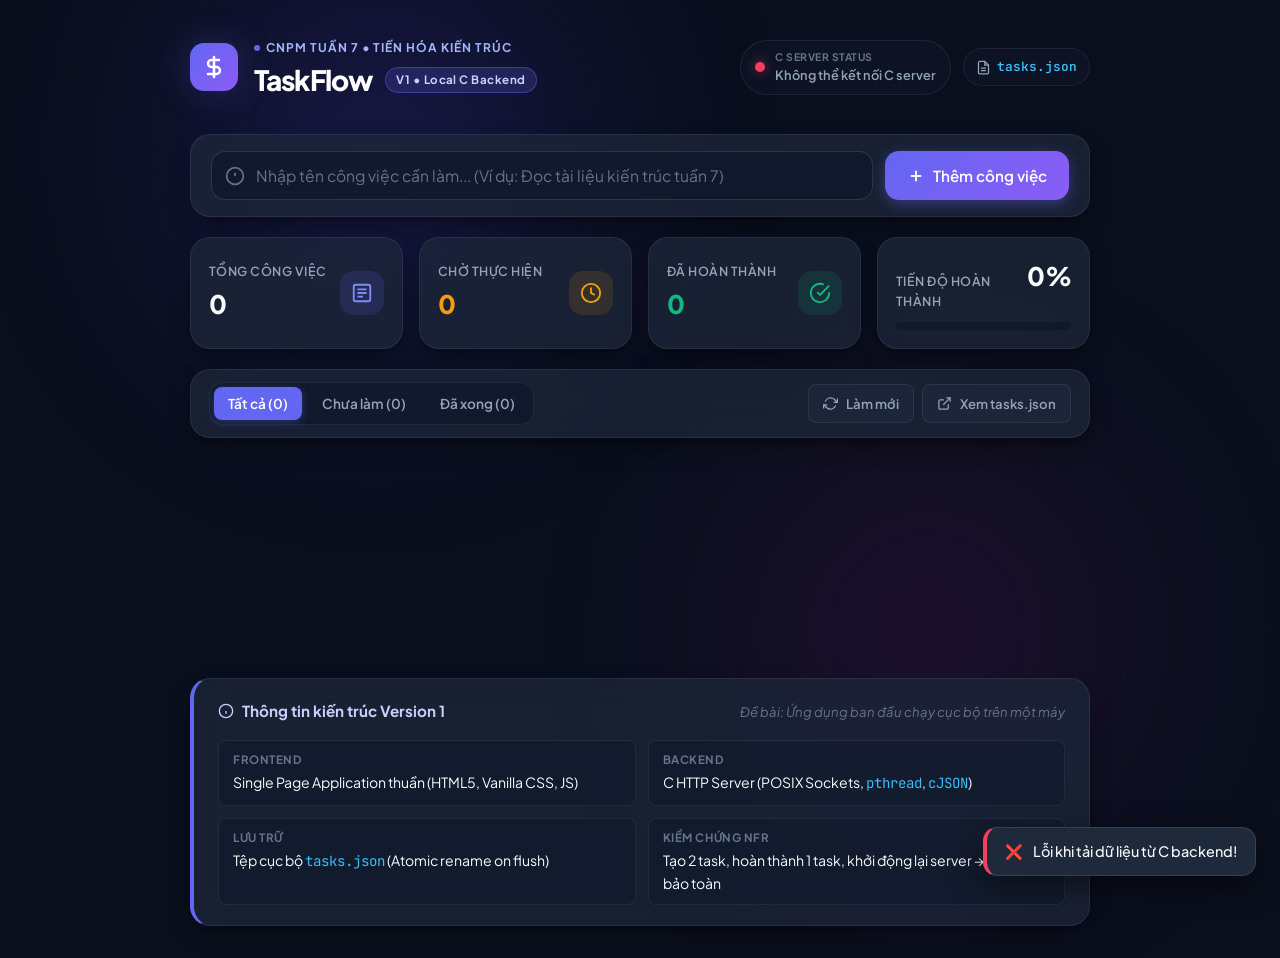
==== public/index.html @ 8ce80dbf "feat(v1): implement Version 1 - Local task manager with C backend and JSON persistence" ====
<!DOCTYPE html>
<html lang="vi">
<head>
  <meta charset="UTF-8">
  <meta name="viewport" content="width=device-width, initial-scale=1.0">
  <title>TaskFlow | Quản lý công việc - Version 1 (C Backend)</title>
  <meta name="description" content="Ứng dụng quản lý công việc tuần 7 - Version 1 chạy cục bộ với C Backend và lưu trữ JSON file.">
  <link rel="preconnect" href="https://fonts.googleapis.com">
  <link rel="preconnect" href="https://fonts.gstatic.com" crossorigin>
  <link href="https://fonts.googleapis.com/css2?family=Plus+Jakarta+Sans:wght@400;500;600;700;800&family=JetBrains+Mono:wght@400;500&display=swap" rel="stylesheet">
  <link rel="stylesheet" href="style.css">
</head>
<body>
  <div class="ambient-glow glow-1"></div>
  <div class="ambient-glow glow-2"></div>

  <div class="app-layout">
    <!-- Top Header -->
    <header class="app-header">
      <div class="brand">
        <div class="brand-icon">
          <svg width="24" height="24" viewBox="0 0 24 24" fill="none" stroke="currentColor" stroke-width="2.5" stroke-linecap="round" stroke-linejoin="round">
            <path d="M12 2v20M17 5H9.5a3.5 3.5 0 0 0 0 7h5a3.5 3.5 0 0 1 0 7H6"/>
          </svg>
        </div>
        <div>
          <div class="eyebrow-tag">
            <span class="badge-dot"></span>
            CNPM Tuần 7 • Tiến hóa kiến trúc
          </div>
          <h1 class="brand-title">TaskFlow <span class="version-chip" id="version-tag">V1 • Local C Backend</span></h1>
        </div>
      </div>

      <div class="header-status">
        <div class="status-card" id="server-status-card">
          <span class="pulse-indicator" id="status-indicator"></span>
          <div class="status-text">
            <span class="status-label">C Server Status</span>
            <span class="status-value" id="status-text">Đang kết nối...</span>
          </div>
        </div>
        <div class="storage-badge">
          <svg width="15" height="15" viewBox="0 0 24 24" fill="none" stroke="currentColor" stroke-width="2">
            <path d="M14 2H6a2 2 0 0 0-2 2v16a2 2 0 0 0 2 2h12a2 2 0 0 0 2-2V8z"/>
            <polyline points="14 2 14 8 20 8"/>
            <line x1="16" y1="13" x2="8" y2="13"/>
            <line x1="16" y1="17" x2="8" y2="17"/>
          </svg>
          <code>tasks.json</code>
        </div>
      </div>
    </header>

    <!-- Main Content Area -->
    <main class="main-content">
      <!-- Input Card -->
      <section class="task-input-section glass-card">
        <form id="task-form" class="task-form">
          <div class="input-group">
            <span class="input-icon">
              <svg width="20" height="20" viewBox="0 0 24 24" fill="none" stroke="currentColor" stroke-width="2">
                <circle cx="12" cy="12" r="10"></circle>
                <line x1="12" y1="8" x2="12" y2="12"></line>
                <line x1="12" y1="16" x2="12.01" y2="16"></line>
              </svg>
            </span>
            <input 
              type="text" 
              id="task-title-input" 
              class="task-input" 
              placeholder="Nhập tên công việc cần làm... (Ví dụ: Đọc tài liệu kiến trúc tuần 7)" 
              autocomplete="off"
              required
            >
          </div>
          <button type="submit" id="add-task-btn" class="btn btn-primary">
            <svg width="18" height="18" viewBox="0 0 24 24" fill="none" stroke="currentColor" stroke-width="2.5">
              <line x1="12" y1="5" x2="12" y2="19"></line>
              <line x1="5" y1="12" x2="19" y2="12"></line>
            </svg>
            <span>Thêm công việc</span>
          </button>
        </form>
      </section>

      <!-- Stats & Progress -->
      <section class="stats-grid">
        <div class="stat-card glass-card">
          <div class="stat-meta">
            <span class="stat-label">Tổng công việc</span>
            <span class="stat-num" id="stat-total">0</span>
          </div>
          <div class="stat-icon icon-total">
            <svg width="22" height="22" viewBox="0 0 24 24" fill="none" stroke="currentColor" stroke-width="2">
              <rect x="3" y="3" width="18" height="18" rx="2"/>
              <path d="M7 8h10M7 12h10M7 16h6"/>
            </svg>
          </div>
        </div>

        <div class="stat-card glass-card">
          <div class="stat-meta">
            <span class="stat-label">Chờ thực hiện</span>
            <span class="stat-num text-pending" id="stat-pending">0</span>
          </div>
          <div class="stat-icon icon-pending">
            <svg width="22" height="22" viewBox="0 0 24 24" fill="none" stroke="currentColor" stroke-width="2">
              <circle cx="12" cy="12" r="10"/>
              <polyline points="12 6 12 12 16 14"/>
            </svg>
          </div>
        </div>

        <div class="stat-card glass-card">
          <div class="stat-meta">
            <span class="stat-label">Đã hoàn thành</span>
            <span class="stat-num text-completed" id="stat-completed">0</span>
          </div>
          <div class="stat-icon icon-completed">
            <svg width="22" height="22" viewBox="0 0 24 24" fill="none" stroke="currentColor" stroke-width="2">
              <path d="M22 11.08V12a10 10 0 1 1-5.93-9.14"/>
              <polyline points="22 4 12 14.01 9 11.01"/>
            </svg>
          </div>
        </div>

        <div class="stat-card glass-card progress-stat-card">
          <div class="stat-meta">
            <span class="stat-label">Tiến độ hoàn thành</span>
            <span class="stat-num" id="stat-percent">0%</span>
          </div>
          <div class="progress-bar-container">
            <div class="progress-bar-fill" id="progress-bar" style="width: 0%"></div>
          </div>
        </div>
      </section>

      <!-- Filter Controls & Header -->
      <section class="controls-bar glass-card">
        <div class="filter-tabs" role="tablist">
          <button class="filter-tab active" data-filter="all" id="filter-all">
            Tất cả (<span id="count-all">0</span>)
          </button>
          <button class="filter-tab" data-filter="active" id="filter-active">
            Chưa làm (<span id="count-active">0</span>)
          </button>
          <button class="filter-tab" data-filter="completed" id="filter-completed">
            Đã xong (<span id="count-completed">0</span>)
          </button>
        </div>

        <div class="action-buttons">
          <button class="btn btn-secondary btn-sm" id="refresh-btn" title="Làm mới từ server">
            <svg width="15" height="15" viewBox="0 0 24 24" fill="none" stroke="currentColor" stroke-width="2">
              <polyline points="23 4 23 10 17 10"/>
              <polyline points="1 20 1 14 7 14"/>
              <path d="M3.51 9a9 9 0 0 1 14.85-3.36L23 10M1 14l4.64 4.36A9 9 0 0 0 20.49 15"/>
            </svg>
            Làm mới
          </button>
          <a class="btn btn-secondary btn-sm" href="/tasks.json" target="_blank" title="Xem trực tiếp tasks.json">
            <svg width="15" height="15" viewBox="0 0 24 24" fill="none" stroke="currentColor" stroke-width="2">
              <path d="M18 13v6a2 2 0 0 1-2 2H5a2 2 0 0 1-2-2V8a2 2 0 0 1 2-2h6"/>
              <polyline points="15 3 21 3 21 9"/>
              <line x1="10" y1="14" x2="21" y2="3"/>
            </svg>
            Xem tasks.json
          </a>
        </div>
      </section>

      <!-- Task List Container -->
      <section class="task-list-section">
        <div id="loading-state" class="state-message">
          <div class="spinner"></div>
          <p>Đang nạp dữ liệu từ backend C...</p>
        </div>

        <div id="empty-state" class="state-message glass-card" style="display: none;">
          <div class="empty-icon">
            <svg width="48" height="48" viewBox="0 0 24 24" fill="none" stroke="currentColor" stroke-width="1.5">
              <circle cx="12" cy="12" r="10"/>
              <path d="M8 12h8"/>
            </svg>
          </div>
          <h3>Chưa có công việc nào</h3>
          <p>Hãy nhập tên công việc ở trên và bấm "Thêm công việc" để lưu vào <code>tasks.json</code>.</p>
        </div>

        <ul class="task-list" id="task-list" aria-label="Danh sách công việc">
          <!-- Dynamically populated -->
        </ul>
      </section>

      <!-- Architecture Card (V1 Explanation) -->
      <section class="info-card glass-card">
        <div class="info-header">
          <div class="info-badge">
            <svg width="16" height="16" viewBox="0 0 24 24" fill="none" stroke="currentColor" stroke-width="2">
              <circle cx="12" cy="12" r="10"/>
              <line x1="12" y1="16" x2="12" y2="12"/>
              <line x1="12" y1="8" x2="12.01" y2="8"/>
            </svg>
            Thông tin kiến trúc Version 1
          </div>
          <span class="info-sub">Đề bài: Ứng dụng ban đầu chạy cục bộ trên một máy</span>
        </div>
        <div class="info-grid">
          <div class="info-item">
            <span class="info-key">Frontend</span>
            <span class="info-val">Single Page Application thuần (HTML5, Vanilla CSS, JS)</span>
          </div>
          <div class="info-item">
            <span class="info-key">Backend</span>
            <span class="info-val">C HTTP Server (POSIX Sockets, <code>pthread</code>, <code>cJSON</code>)</span>
          </div>
          <div class="info-item">
            <span class="info-key">Lưu trữ</span>
            <span class="info-val">Tệp cục bộ <code>tasks.json</code> (Atomic rename on flush)</span>
          </div>
          <div class="info-item">
            <span class="info-key">Kiểm chứng NFR</span>
            <span class="info-val">Tạo 2 task, hoàn thành 1 task, khởi động lại server &rarr; Dữ liệu bảo toàn</span>
          </div>
        </div>
      </section>
    </main>
  </div>

  <!-- Toast Notification Container -->
  <div id="toast-container" class="toast-container" aria-live="polite"></div>

  <script src="app.js"></script>
</body>
</html>
---- public/style.css ----
:root {
  --bg-primary: #0a0f1d;
  --bg-secondary: #0f172a;
  --card-bg: rgba(30, 41, 59, 0.7);
  --card-border: rgba(148, 163, 184, 0.12);
  --card-hover-border: rgba(99, 102, 241, 0.35);

  --accent-primary: #6366f1;
  --accent-hover: #4f46e5;
  --accent-light: rgba(99, 102, 241, 0.15);
  --accent-gradient: linear-gradient(135deg, #6366f1 0%, #8b5cf6 100%);
  
  --success: #10b981;
  --success-bg: rgba(16, 185, 129, 0.12);
  --warning: #f59e0b;
  --warning-bg: rgba(245, 158, 11, 0.12);
  --danger: #f43f5e;
  --danger-bg: rgba(244, 63, 94, 0.12);

  --text-main: #f8fafc;
  --text-muted: #94a3b8;
  --text-dim: #64748b;

  --radius-sm: 8px;
  --radius-md: 14px;
  --radius-lg: 20px;
  --radius-full: 9999px;

  --shadow-sm: 0 4px 6px -1px rgba(0, 0, 0, 0.3);
  --shadow-md: 0 10px 25px -5px rgba(0, 0, 0, 0.4), 0 8px 10px -6px rgba(0, 0, 0, 0.3);
  --shadow-glow: 0 0 35px rgba(99, 102, 241, 0.25);

  --transition-fast: 0.15s cubic-bezier(0.4, 0, 0.2, 1);
  --transition-normal: 0.25s cubic-bezier(0.4, 0, 0.2, 1);
}

* {
  box-sizing: border-box;
  margin: 0;
  padding: 0;
}

body {
  font-family: 'Plus Jakarta Sans', -apple-system, BlinkMacSystemFont, 'Segoe UI', Roboto, sans-serif;
  background-color: var(--bg-primary);
  color: var(--text-main);
  min-height: 100vh;
  line-height: 1.6;
  position: relative;
  overflow-x: hidden;
  padding: 32px 16px;
}

/* Ambient Background Lights */
.ambient-glow {
  position: fixed;
  border-radius: 50%;
  filter: blur(120px);
  pointer-events: none;
  z-index: 0;
  opacity: 0.45;
}

.glow-1 {
  width: 500px;
  height: 500px;
  background: radial-gradient(circle, #4338ca 0%, rgba(99, 102, 241, 0) 70%);
  top: -100px;
  left: 10%;
}

.glow-2 {
  width: 450px;
  height: 450px;
  background: radial-gradient(circle, #701a75 0%, rgba(217, 70, 239, 0) 70%);
  bottom: 5%;
  right: 10%;
}

/* Base Layout */
.app-layout {
  position: relative;
  z-index: 1;
  max-width: 900px;
  margin: 0 auto;
  display: flex;
  flex-direction: column;
  gap: 24px;
}

/* Glass Card */
.glass-card {
  background: var(--card-bg);
  backdrop-filter: blur(16px);
  -webkit-backdrop-filter: blur(16px);
  border: 1px solid var(--card-border);
  border-radius: var(--radius-lg);
  box-shadow: var(--shadow-md);
  transition: border-color var(--transition-normal);
}

/* Top Header */
.app-header {
  display: flex;
  justify-content: space-between;
  align-items: center;
  flex-wrap: wrap;
  gap: 16px;
  padding-bottom: 8px;
}

.brand {
  display: flex;
  align-items: center;
  gap: 16px;
}

.brand-icon {
  width: 48px;
  height: 48px;
  border-radius: var(--radius-md);
  background: var(--accent-gradient);
  color: #fff;
  display: flex;
  align-items: center;
  justify-content: center;
  box-shadow: var(--shadow-glow);
}

.eyebrow-tag {
  display: inline-flex;
  align-items: center;
  gap: 6px;
  font-size: 0.75rem;
  font-weight: 700;
  text-transform: uppercase;
  letter-spacing: 0.08em;
  color: #a5b4fc;
}

.badge-dot {
  width: 6px;
  height: 6px;
  border-radius: 50%;
  background-color: var(--accent-primary);
  display: inline-block;
}

.brand-title {
  font-size: 1.75rem;
  font-weight: 800;
  letter-spacing: -0.03em;
  color: #fff;
  display: flex;
  align-items: center;
  gap: 12px;
}

.version-chip {
  font-size: 0.72rem;
  font-weight: 700;
  letter-spacing: 0.04em;
  padding: 3px 10px;
  border-radius: var(--radius-full);
  background: rgba(99, 102, 241, 0.2);
  color: #c7d2fe;
  border: 1px solid rgba(99, 102, 241, 0.4);
}

.header-status {
  display: flex;
  align-items: center;
  gap: 12px;
}

.status-card {
  display: flex;
  align-items: center;
  gap: 10px;
  padding: 8px 14px;
  background: rgba(15, 23, 42, 0.6);
  border: 1px solid var(--card-border);
  border-radius: var(--radius-full);
}

.pulse-indicator {
  width: 10px;
  height: 10px;
  border-radius: 50%;
  background-color: var(--warning);
  box-shadow: 0 0 10px var(--warning);
  transition: background-color var(--transition-fast), box-shadow var(--transition-fast);
}

.pulse-indicator.connected {
  background-color: var(--success);
  box-shadow: 0 0 12px rgba(16, 185, 129, 0.6);
}

.pulse-indicator.error {
  background-color: var(--danger);
  box-shadow: 0 0 12px rgba(244, 63, 94, 0.6);
}

.status-text {
  display: flex;
  flex-direction: column;
}

.status-label {
  font-size: 0.65rem;
  text-transform: uppercase;
  color: var(--text-dim);
  font-weight: 700;
  letter-spacing: 0.05em;
}

.status-value {
  font-size: 0.8rem;
  font-weight: 600;
  color: var(--text-muted);
}

.storage-badge {
  display: inline-flex;
  align-items: center;
  gap: 6px;
  padding: 8px 12px;
  background: rgba(15, 23, 42, 0.6);
  border: 1px solid var(--card-border);
  border-radius: var(--radius-full);
  font-size: 0.8rem;
  color: var(--text-muted);
}

.storage-badge code {
  font-family: 'JetBrains Mono', monospace;
  color: #38bdf8;
  font-weight: 600;
}

/* Main Content */
.main-content {
  display: flex;
  flex-direction: column;
  gap: 20px;
}

/* Input Section */
.task-input-section {
  padding: 16px 20px;
}

.task-form {
  display: flex;
  gap: 12px;
}

.input-group {
  position: relative;
  flex: 1;
  display: flex;
  align-items: center;
}

.input-icon {
  position: absolute;
  left: 14px;
  color: var(--text-dim);
  display: flex;
  align-items: center;
  pointer-events: none;
}

.task-input {
  width: 100%;
  padding: 14px 16px 14px 44px;
  border-radius: var(--radius-md);
  border: 1px solid rgba(148, 163, 184, 0.2);
  background: rgba(15, 23, 42, 0.7);
  color: var(--text-main);
  font-size: 0.98rem;
  font-family: inherit;
  transition: all var(--transition-fast);
}

.task-input:focus {
  outline: none;
  border-color: var(--accent-primary);
  background: rgba(15, 23, 42, 0.95);
  box-shadow: 0 0 0 3px rgba(99, 102, 241, 0.25);
}

.task-input::placeholder {
  color: var(--text-dim);
}

/* Buttons */
.btn {
  display: inline-flex;
  align-items: center;
  justify-content: center;
  gap: 8px;
  padding: 14px 22px;
  border-radius: var(--radius-md);
  font-weight: 600;
  font-size: 0.95rem;
  font-family: inherit;
  cursor: pointer;
  border: none;
  transition: all var(--transition-fast);
  text-decoration: none;
  white-space: nowrap;
}

.btn:active {
  transform: scale(0.98);
}

.btn-primary {
  background: var(--accent-gradient);
  color: #fff;
  box-shadow: 0 4px 14px rgba(99, 102, 241, 0.4);
}

.btn-primary:hover {
  filter: brightness(1.1);
  box-shadow: 0 6px 20px rgba(99, 102, 241, 0.55);
}

.btn-secondary {
  background: rgba(30, 41, 59, 0.8);
  color: var(--text-muted);
  border: 1px solid var(--card-border);
}

.btn-secondary:hover {
  background: rgba(51, 65, 85, 0.8);
  color: var(--text-main);
}

.btn-sm {
  padding: 8px 14px;
  font-size: 0.82rem;
  border-radius: var(--radius-sm);
}

/* Stats Section */
.stats-grid {
  display: grid;
  grid-template-columns: repeat(4, 1fr);
  gap: 16px;
}

.stat-card {
  padding: 18px;
  display: flex;
  justify-content: space-between;
  align-items: center;
}

.stat-meta {
  display: flex;
  flex-direction: column;
  gap: 2px;
}

.stat-label {
  font-size: 0.78rem;
  font-weight: 600;
  color: var(--text-muted);
  text-transform: uppercase;
  letter-spacing: 0.04em;
}

.stat-num {
  font-size: 1.6rem;
  font-weight: 800;
  color: var(--text-main);
  letter-spacing: -0.02em;
}

.text-pending {
  color: var(--warning);
}

.text-completed {
  color: var(--success);
}

.stat-icon {
  width: 44px;
  height: 44px;
  border-radius: var(--radius-md);
  display: flex;
  align-items: center;
  justify-content: center;
}

.icon-total {
  background: rgba(99, 102, 241, 0.15);
  color: #818cf8;
}

.icon-pending {
  background: var(--warning-bg);
  color: var(--warning);
}

.icon-completed {
  background: var(--success-bg);
  color: var(--success);
}

.progress-stat-card {
  flex-direction: column;
  justify-content: center;
  gap: 10px;
}

.progress-stat-card .stat-meta {
  flex-direction: row;
  justify-content: space-between;
  align-items: baseline;
  width: 100%;
}

.progress-bar-container {
  width: 100%;
  height: 8px;
  background: rgba(15, 23, 42, 0.8);
  border-radius: var(--radius-full);
  overflow: hidden;
}

.progress-bar-fill {
  height: 100%;
  background: var(--accent-gradient);
  border-radius: var(--radius-full);
  transition: width 0.4s ease;
}

/* Controls Bar */
.controls-bar {
  padding: 12px 18px;
  display: flex;
  justify-content: space-between;
  align-items: center;
  flex-wrap: wrap;
  gap: 12px;
}

.filter-tabs {
  display: flex;
  gap: 6px;
  background: rgba(15, 23, 42, 0.7);
  padding: 4px;
  border-radius: var(--radius-md);
  border: 1px solid var(--card-border);
}

.filter-tab {
  background: transparent;
  border: none;
  padding: 8px 14px;
  border-radius: var(--radius-sm);
  color: var(--text-muted);
  font-size: 0.85rem;
  font-weight: 600;
  font-family: inherit;
  cursor: pointer;
  transition: all var(--transition-fast);
}

.filter-tab:hover {
  color: var(--text-main);
}

.filter-tab.active {
  background: var(--accent-primary);
  color: #fff;
  box-shadow: 0 2px 8px rgba(99, 102, 241, 0.35);
}

.action-buttons {
  display: flex;
  gap: 8px;
}

/* Task List */
.task-list-section {
  min-height: 200px;
}

.task-list {
  list-style: none;
  display: flex;
  flex-direction: column;
  gap: 10px;
}

.task-item {
  background: var(--card-bg);
  backdrop-filter: blur(16px);
  -webkit-backdrop-filter: blur(16px);
  border: 1px solid var(--card-border);
  border-radius: var(--radius-md);
  padding: 16px 20px;
  display: flex;
  align-items: center;
  justify-content: space-between;
  gap: 16px;
  transition: transform var(--transition-fast), border-color var(--transition-fast), background var(--transition-fast);
  animation: slideIn 0.25s ease-out;
}

@keyframes slideIn {
  from {
    opacity: 0;
    transform: translateY(8px);
  }
  to {
    opacity: 1;
    transform: translateY(0);
  }
}

.task-item:hover {
  border-color: var(--card-hover-border);
  transform: translateY(-1px);
  background: rgba(30, 41, 59, 0.9);
}

.task-item.completed {
  opacity: 0.75;
  border-color: rgba(16, 185, 129, 0.2);
  background: rgba(15, 23, 42, 0.5);
}

.task-left {
  display: flex;
  align-items: center;
  gap: 14px;
  flex: 1;
  min-width: 0;
}

/* Custom Checkbox */
.task-checkbox-btn {
  width: 24px;
  height: 24px;
  border-radius: 7px;
  border: 2px solid var(--accent-primary);
  background: transparent;
  display: flex;
  align-items: center;
  justify-content: center;
  cursor: pointer;
  flex-shrink: 0;
  transition: all var(--transition-fast);
  color: transparent;
}

.task-checkbox-btn:hover {
  background: var(--accent-light);
  transform: scale(1.05);
}

.task-item.completed .task-checkbox-btn {
  background: var(--success);
  border-color: var(--success);
  color: #fff;
}

.task-details {
  display: flex;
  flex-direction: column;
  gap: 4px;
  min-width: 0;
}

.task-title {
  font-size: 1rem;
  font-weight: 600;
  color: var(--text-main);
  word-break: break-word;
  transition: color var(--transition-fast);
}

.task-item.completed .task-title {
  text-decoration: line-through;
  color: var(--text-dim);
}

.task-meta-row {
  display: flex;
  align-items: center;
  gap: 10px;
  font-size: 0.75rem;
  color: var(--text-dim);
}

.task-id-badge {
  font-family: 'JetBrains Mono', monospace;
  background: rgba(15, 23, 42, 0.6);
  padding: 1px 6px;
  border-radius: 4px;
  border: 1px solid rgba(148, 163, 184, 0.1);
}

.task-right {
  display: flex;
  align-items: center;
  gap: 12px;
  flex-shrink: 0;
}

.status-pill {
  font-size: 0.72rem;
  font-weight: 700;
  text-transform: uppercase;
  padding: 3px 10px;
  border-radius: var(--radius-full);
  letter-spacing: 0.04em;
}

.status-pill.pending {
  background: var(--warning-bg);
  color: var(--warning);
}

.status-pill.done {
  background: var(--success-bg);
  color: var(--success);
}

.btn-delete {
  background: transparent;
  border: none;
  width: 32px;
  height: 32px;
  border-radius: var(--radius-sm);
  color: var(--text-dim);
  cursor: pointer;
  display: flex;
  align-items: center;
  justify-content: center;
  transition: all var(--transition-fast);
}

.btn-delete:hover {
  background: var(--danger-bg);
  color: var(--danger);
  transform: scale(1.08);
}

/* Empty & Loading States */
.state-message {
  padding: 48px 24px;
  text-align: center;
  display: flex;
  flex-direction: column;
  align-items: center;
  gap: 12px;
  color: var(--text-muted);
}

.empty-icon {
  width: 72px;
  height: 72px;
  border-radius: 50%;
  background: rgba(99, 102, 241, 0.1);
  color: var(--accent-primary);
  display: flex;
  align-items: center;
  justify-content: center;
  margin-bottom: 8px;
}

.state-message h3 {
  color: var(--text-main);
  font-size: 1.15rem;
}

.state-message code {
  background: rgba(15, 23, 42, 0.8);
  padding: 2px 6px;
  border-radius: 4px;
  color: #38bdf8;
  font-family: 'JetBrains Mono', monospace;
}

.spinner {
  width: 36px;
  height: 36px;
  border: 3px solid rgba(99, 102, 241, 0.2);
  border-top-color: var(--accent-primary);
  border-radius: 50%;
  animation: spin 0.8s linear infinite;
}

@keyframes spin {
  to { transform: rotate(360deg); }
}

/* Architecture Information Card */
.info-card {
  padding: 20px 24px;
  border-left: 4px solid var(--accent-primary);
}

.info-header {
  display: flex;
  justify-content: space-between;
  align-items: center;
  flex-wrap: wrap;
  gap: 8px;
  margin-bottom: 16px;
}

.info-badge {
  display: inline-flex;
  align-items: center;
  gap: 8px;
  font-weight: 700;
  font-size: 0.95rem;
  color: #c7d2fe;
}

.info-sub {
  font-size: 0.82rem;
  color: var(--text-dim);
  font-style: italic;
}

.info-grid {
  display: grid;
  grid-template-columns: repeat(2, 1fr);
  gap: 12px;
}

.info-item {
  display: flex;
  flex-direction: column;
  gap: 2px;
  background: rgba(15, 23, 42, 0.5);
  padding: 10px 14px;
  border-radius: var(--radius-sm);
  border: 1px solid var(--card-border);
}

.info-key {
  font-size: 0.72rem;
  text-transform: uppercase;
  letter-spacing: 0.05em;
  font-weight: 700;
  color: var(--text-dim);
}

.info-val {
  font-size: 0.88rem;
  color: var(--text-main);
}

.info-val code {
  font-family: 'JetBrains Mono', monospace;
  color: #38bdf8;
}

/* Toast System */
.toast-container {
  position: fixed;
  bottom: 24px;
  right: 24px;
  display: flex;
  flex-direction: column;
  gap: 10px;
  z-index: 9999;
  pointer-events: none;
}

.toast {
  pointer-events: auto;
  background: #1e293b;
  color: #f8fafc;
  padding: 12px 18px;
  border-radius: var(--radius-md);
  border: 1px solid rgba(148, 163, 184, 0.2);
  box-shadow: 0 10px 30px rgba(0, 0, 0, 0.5);
  display: flex;
  align-items: center;
  gap: 10px;
  font-size: 0.9rem;
  font-weight: 500;
  animation: toastIn 0.25s cubic-bezier(0.16, 1, 0.3, 1);
  min-width: 260px;
  max-width: 380px;
}

.toast.success { border-left: 4px solid var(--success); }
.toast.error { border-left: 4px solid var(--danger); }
.toast.info { border-left: 4px solid var(--accent-primary); }

@keyframes toastIn {
  from {
    opacity: 0;
    transform: translateY(16px);
  }
  to {
    opacity: 1;
    transform: translateY(0);
  }
}

/* Responsive Breakpoints */
@media (max-width: 768px) {
  body {
    padding: 16px 12px;
  }
  .app-header {
    flex-direction: column;
    align-items: flex-start;
  }
  .header-status {
    width: 100%;
    justify-content: space-between;
  }
  .stats-grid {
    grid-template-columns: repeat(2, 1fr);
  }
  .task-form {
    flex-direction: column;
  }
  .info-grid {
    grid-template-columns: 1fr;
  }
  .controls-bar {
    flex-direction: column;
    align-items: stretch;
  }
  .filter-tabs {
    justify-content: center;
  }
  .action-buttons {
    justify-content: center;
  }
}
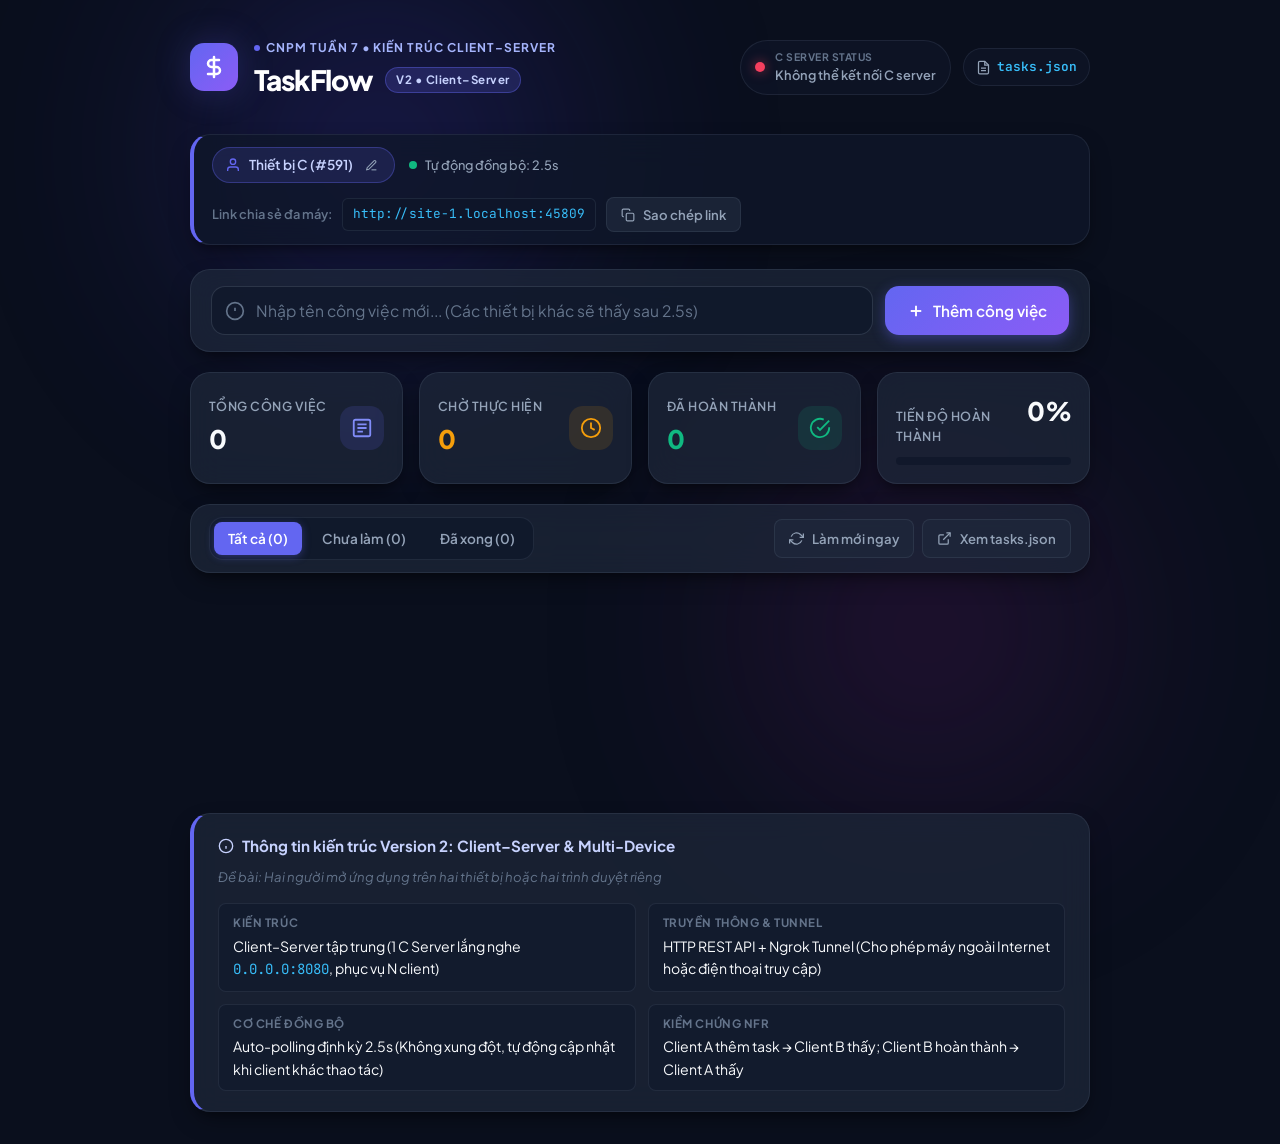
==== commit e90c8814: "feat(v2): implement Version 2 - Client-Server multi-device architecture with ngrok forwarding" ====
--- a/public/index.html
+++ b/public/index.html
@@ -3,8 +3,8 @@
 <head>
   <meta charset="UTF-8">
   <meta name="viewport" content="width=device-width, initial-scale=1.0">
-  <title>TaskFlow | Quản lý công việc - Version 1 (C Backend)</title>
-  <meta name="description" content="Ứng dụng quản lý công việc tuần 7 - Version 1 chạy cục bộ với C Backend và lưu trữ JSON file.">
+  <title>TaskFlow | Quản lý công việc - Version 2 (Client–Server)</title>
+  <meta name="description" content="Ứng dụng quản lý công việc tuần 7 - Version 2 kiến trúc Client–Server đa thiết bị với C Backend và ngrok.">
   <link rel="preconnect" href="https://fonts.googleapis.com">
   <link rel="preconnect" href="https://fonts.gstatic.com" crossorigin>
   <link href="https://fonts.googleapis.com/css2?family=Plus+Jakarta+Sans:wght@400;500;600;700;800&family=JetBrains+Mono:wght@400;500&display=swap" rel="stylesheet">
@@ -26,9 +26,9 @@
         <div>
           <div class="eyebrow-tag">
             <span class="badge-dot"></span>
-            CNPM Tuần 7 • Tiến hóa kiến trúc
-          </div>
-          <h1 class="brand-title">TaskFlow <span class="version-chip" id="version-tag">V1 • Local C Backend</span></h1>
+            CNPM Tuần 7 • Kiến trúc Client–Server
+          </div>
+          <h1 class="brand-title">TaskFlow <span class="version-chip" id="version-tag">V2 • Client–Server</span></h1>
         </div>
       </div>
 
@@ -51,6 +51,46 @@
         </div>
       </div>
     </header>
+
+    <!-- Multi-Client & Network Collaboration Bar (V2 Feature) -->
+    <section class="network-bar glass-card">
+      <div class="network-left">
+        <div class="client-badge" id="client-badge" title="Mỗi tab/thiết bị có một mã định danh riêng để thử nghiệm đa client">
+          <span class="client-avatar">
+            <svg width="16" height="16" viewBox="0 0 24 24" fill="none" stroke="currentColor" stroke-width="2">
+              <path d="M20 21v-2a4 4 0 0 0-4-4H8a4 4 0 0 0-4 4v2"/>
+              <circle cx="12" cy="7" r="4"/>
+            </svg>
+          </span>
+          <span class="client-text" id="client-name">Thiết bị: Client A</span>
+          <button type="button" class="btn-icon-subtle" id="rename-client-btn" title="Đổi tên thiết bị">
+            <svg width="13" height="13" viewBox="0 0 24 24" fill="none" stroke="currentColor" stroke-width="2">
+              <path d="M12 20h9"/>
+              <path d="M16.5 3.5a2.121 2.121 0 0 1 3 3L7 19l-4 1 1-4L16.5 3.5z"/>
+            </svg>
+          </button>
+        </div>
+
+        <div class="sync-status-badge">
+          <span class="sync-dot pulsing" id="sync-dot"></span>
+          <span id="sync-text">Tự động đồng bộ: 2.5s</span>
+        </div>
+      </div>
+
+      <div class="network-right">
+        <div class="share-box">
+          <span class="share-label">Link chia sẻ đa máy:</span>
+          <code id="share-url-text">Đang tải URL...</code>
+          <button type="button" class="btn btn-secondary btn-sm" id="copy-share-url-btn" title="Sao chép link để mở trên thiết bị khác hoặc tab ẩn danh">
+            <svg width="14" height="14" viewBox="0 0 24 24" fill="none" stroke="currentColor" stroke-width="2">
+              <rect x="9" y="9" width="13" height="13" rx="2" ry="2"/>
+              <path d="M5 15H4a2 2 0 0 1-2-2V4a2 2 0 0 1 2-2h9a2 2 0 0 1 2 2v1"/>
+            </svg>
+            Sao chép link
+          </button>
+        </div>
+      </div>
+    </section>
 
     <!-- Main Content Area -->
     <main class="main-content">
@@ -69,7 +109,7 @@
               type="text" 
               id="task-title-input" 
               class="task-input" 
-              placeholder="Nhập tên công việc cần làm... (Ví dụ: Đọc tài liệu kiến trúc tuần 7)" 
+              placeholder="Nhập tên công việc mới... (Các thiết bị khác sẽ thấy sau 2.5s)" 
               autocomplete="off"
               required
             >
@@ -151,15 +191,15 @@
         </div>
 
         <div class="action-buttons">
-          <button class="btn btn-secondary btn-sm" id="refresh-btn" title="Làm mới từ server">
+          <button class="btn btn-secondary btn-sm" id="refresh-btn" title="Làm mới ngay từ server">
             <svg width="15" height="15" viewBox="0 0 24 24" fill="none" stroke="currentColor" stroke-width="2">
               <polyline points="23 4 23 10 17 10"/>
               <polyline points="1 20 1 14 7 14"/>
               <path d="M3.51 9a9 9 0 0 1 14.85-3.36L23 10M1 14l4.64 4.36A9 9 0 0 0 20.49 15"/>
             </svg>
-            Làm mới
-          </button>
-          <a class="btn btn-secondary btn-sm" href="/tasks.json" target="_blank" title="Xem trực tiếp tasks.json">
+            Làm mới ngay
+          </button>
+          <a class="btn btn-secondary btn-sm" href="/tasks.json" target="_blank" title="Xem trực tiếp file tasks.json trên server">
             <svg width="15" height="15" viewBox="0 0 24 24" fill="none" stroke="currentColor" stroke-width="2">
               <path d="M18 13v6a2 2 0 0 1-2 2H5a2 2 0 0 1-2-2V8a2 2 0 0 1 2-2h6"/>
               <polyline points="15 3 21 3 21 9"/>
@@ -174,7 +214,7 @@
       <section class="task-list-section">
         <div id="loading-state" class="state-message">
           <div class="spinner"></div>
-          <p>Đang nạp dữ liệu từ backend C...</p>
+          <p>Đang kết nối C backend và đồng bộ dữ liệu...</p>
         </div>
 
         <div id="empty-state" class="state-message glass-card" style="display: none;">
@@ -185,7 +225,7 @@
             </svg>
           </div>
           <h3>Chưa có công việc nào</h3>
-          <p>Hãy nhập tên công việc ở trên và bấm "Thêm công việc" để lưu vào <code>tasks.json</code>.</p>
+          <p>Hãy nhập tên công việc ở trên. Bất kỳ client nào thêm task thì mọi client khác đều sẽ thấy.</p>
         </div>
 
         <ul class="task-list" id="task-list" aria-label="Danh sách công việc">
@@ -193,7 +233,7 @@
         </ul>
       </section>
 
-      <!-- Architecture Card (V1 Explanation) -->
+      <!-- Architecture Card (V2 Explanation) -->
       <section class="info-card glass-card">
         <div class="info-header">
           <div class="info-badge">
@@ -202,26 +242,26 @@
               <line x1="12" y1="16" x2="12" y2="12"/>
               <line x1="12" y1="8" x2="12.01" y2="8"/>
             </svg>
-            Thông tin kiến trúc Version 1
-          </div>
-          <span class="info-sub">Đề bài: Ứng dụng ban đầu chạy cục bộ trên một máy</span>
+            Thông tin kiến trúc Version 2: Client–Server & Multi-Device
+          </div>
+          <span class="info-sub">Đề bài: Hai người mở ứng dụng trên hai thiết bị hoặc hai trình duyệt riêng</span>
         </div>
         <div class="info-grid">
           <div class="info-item">
-            <span class="info-key">Frontend</span>
-            <span class="info-val">Single Page Application thuần (HTML5, Vanilla CSS, JS)</span>
-          </div>
-          <div class="info-item">
-            <span class="info-key">Backend</span>
-            <span class="info-val">C HTTP Server (POSIX Sockets, <code>pthread</code>, <code>cJSON</code>)</span>
-          </div>
-          <div class="info-item">
-            <span class="info-key">Lưu trữ</span>
-            <span class="info-val">Tệp cục bộ <code>tasks.json</code> (Atomic rename on flush)</span>
+            <span class="info-key">Kiến trúc</span>
+            <span class="info-val">Client–Server tập trung (1 C Server lắng nghe <code>0.0.0.0:8080</code>, phục vụ N client)</span>
+          </div>
+          <div class="info-item">
+            <span class="info-key">Truyền thông & Tunnel</span>
+            <span class="info-val">HTTP REST API + Ngrok Tunnel (Cho phép máy ngoài Internet hoặc điện thoại truy cập)</span>
+          </div>
+          <div class="info-item">
+            <span class="info-key">Cơ chế đồng bộ</span>
+            <span class="info-val">Auto-polling định kỳ 2.5s (Không xung đột, tự động cập nhật khi client khác thao tác)</span>
           </div>
           <div class="info-item">
             <span class="info-key">Kiểm chứng NFR</span>
-            <span class="info-val">Tạo 2 task, hoàn thành 1 task, khởi động lại server &rarr; Dữ liệu bảo toàn</span>
+            <span class="info-val">Client A thêm task &rarr; Client B thấy; Client B hoàn thành &rarr; Client A thấy</span>
           </div>
         </div>
       </section>
--- a/public/style.css
+++ b/public/style.css
@@ -812,6 +812,131 @@
   }
 }
 
+/* Multi-Client Network Bar (Version 2) */
+.network-bar {
+  padding: 12px 18px;
+  display: flex;
+  justify-content: space-between;
+  align-items: center;
+  flex-wrap: wrap;
+  gap: 14px;
+  border-left: 4px solid var(--accent-primary);
+  background: rgba(15, 23, 42, 0.75);
+}
+
+.network-left {
+  display: flex;
+  align-items: center;
+  gap: 14px;
+  flex-wrap: wrap;
+}
+
+.client-badge {
+  display: inline-flex;
+  align-items: center;
+  gap: 8px;
+  padding: 6px 12px;
+  background: rgba(99, 102, 241, 0.15);
+  border: 1px solid rgba(99, 102, 241, 0.35);
+  border-radius: var(--radius-full);
+  color: #c7d2fe;
+  font-size: 0.85rem;
+  font-weight: 600;
+}
+
+.client-avatar {
+  display: flex;
+  align-items: center;
+  justify-content: center;
+  color: var(--accent-primary);
+}
+
+.btn-icon-subtle {
+  background: transparent;
+  border: none;
+  color: #94a3b8;
+  cursor: pointer;
+  padding: 2px 4px;
+  border-radius: 4px;
+  display: flex;
+  align-items: center;
+  transition: all var(--transition-fast);
+}
+
+.btn-icon-subtle:hover {
+  color: #fff;
+  background: rgba(255, 255, 255, 0.1);
+}
+
+.sync-status-badge {
+  display: inline-flex;
+  align-items: center;
+  gap: 8px;
+  font-size: 0.8rem;
+  font-weight: 500;
+  color: var(--text-muted);
+}
+
+.sync-dot {
+  width: 8px;
+  height: 8px;
+  border-radius: 50%;
+  background-color: var(--success);
+}
+
+.sync-dot.pulsing {
+  box-shadow: 0 0 0 0 rgba(16, 185, 129, 0.7);
+  animation: syncPulse 2.5s infinite;
+}
+
+@keyframes syncPulse {
+  0% {
+    transform: scale(0.95);
+    box-shadow: 0 0 0 0 rgba(16, 185, 129, 0.7);
+  }
+  70% {
+    transform: scale(1.1);
+    box-shadow: 0 0 0 8px rgba(16, 185, 129, 0);
+  }
+  100% {
+    transform: scale(0.95);
+    box-shadow: 0 0 0 0 rgba(16, 185, 129, 0);
+  }
+}
+
+.network-right {
+  display: flex;
+  align-items: center;
+  gap: 12px;
+}
+
+.share-box {
+  display: flex;
+  align-items: center;
+  gap: 10px;
+  flex-wrap: wrap;
+}
+
+.share-label {
+  font-size: 0.8rem;
+  color: var(--text-dim);
+  font-weight: 600;
+}
+
+.share-box code {
+  font-family: 'JetBrains Mono', monospace;
+  background: rgba(15, 23, 42, 0.9);
+  padding: 5px 10px;
+  border-radius: 6px;
+  border: 1px solid var(--card-border);
+  color: #38bdf8;
+  font-size: 0.8rem;
+  max-width: 280px;
+  overflow: hidden;
+  text-overflow: ellipsis;
+  white-space: nowrap;
+}
+
 /* Responsive Breakpoints */
 @media (max-width: 768px) {
   body {
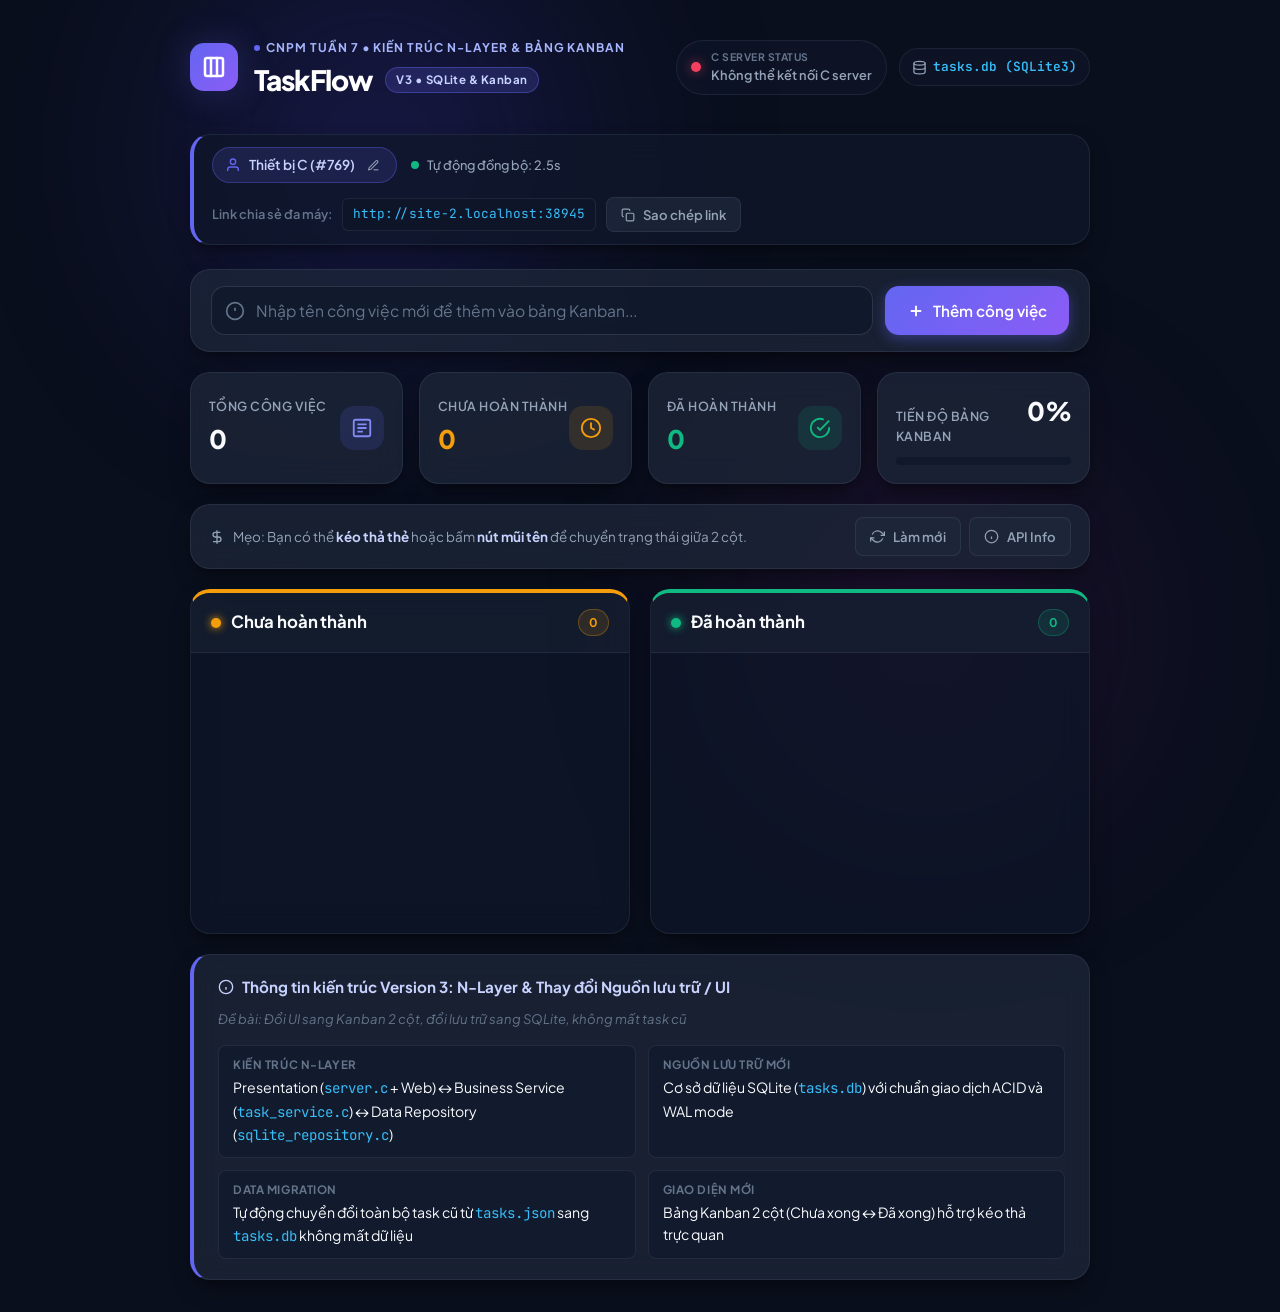
==== commit 8d4222c1: "feat(v3): implement Version 3 - N-Layer architecture, SQLite database migration, and Kanban board UI" ====
--- a/public/index.html
+++ b/public/index.html
@@ -3,8 +3,8 @@
 <head>
   <meta charset="UTF-8">
   <meta name="viewport" content="width=device-width, initial-scale=1.0">
-  <title>TaskFlow | Quản lý công việc - Version 2 (Client–Server)</title>
-  <meta name="description" content="Ứng dụng quản lý công việc tuần 7 - Version 2 kiến trúc Client–Server đa thiết bị với C Backend và ngrok.">
+  <title>TaskFlow | Bảng Kanban quản lý công việc - Version 3 (SQLite & N-Layer)</title>
+  <meta name="description" content="Ứng dụng quản lý công việc tuần 7 - Version 3 bảng Kanban 2 cột, kiến trúc N-Layer và lưu trữ SQLite database.">
   <link rel="preconnect" href="https://fonts.googleapis.com">
   <link rel="preconnect" href="https://fonts.gstatic.com" crossorigin>
   <link href="https://fonts.googleapis.com/css2?family=Plus+Jakarta+Sans:wght@400;500;600;700;800&family=JetBrains+Mono:wght@400;500&display=swap" rel="stylesheet">
@@ -20,15 +20,16 @@
       <div class="brand">
         <div class="brand-icon">
           <svg width="24" height="24" viewBox="0 0 24 24" fill="none" stroke="currentColor" stroke-width="2.5" stroke-linecap="round" stroke-linejoin="round">
-            <path d="M12 2v20M17 5H9.5a3.5 3.5 0 0 0 0 7h5a3.5 3.5 0 0 1 0 7H6"/>
+            <rect x="3" y="3" width="18" height="18" rx="2"/>
+            <path d="M9 3v18M15 3v18"/>
           </svg>
         </div>
         <div>
           <div class="eyebrow-tag">
             <span class="badge-dot"></span>
-            CNPM Tuần 7 • Kiến trúc Client–Server
-          </div>
-          <h1 class="brand-title">TaskFlow <span class="version-chip" id="version-tag">V2 • Client–Server</span></h1>
+            CNPM Tuần 7 • Kiến trúc N-Layer & Bảng Kanban
+          </div>
+          <h1 class="brand-title">TaskFlow <span class="version-chip" id="version-tag">V3 • SQLite & Kanban</span></h1>
         </div>
       </div>
 
@@ -40,22 +41,21 @@
             <span class="status-value" id="status-text">Đang kết nối...</span>
           </div>
         </div>
-        <div class="storage-badge">
+        <div class="storage-badge" title="Cơ sở dữ liệu SQLite đã thay thế JSON file">
           <svg width="15" height="15" viewBox="0 0 24 24" fill="none" stroke="currentColor" stroke-width="2">
-            <path d="M14 2H6a2 2 0 0 0-2 2v16a2 2 0 0 0 2 2h12a2 2 0 0 0 2-2V8z"/>
-            <polyline points="14 2 14 8 20 8"/>
-            <line x1="16" y1="13" x2="8" y2="13"/>
-            <line x1="16" y1="17" x2="8" y2="17"/>
+            <ellipse cx="12" cy="5" rx="9" ry="3"/>
+            <path d="M21 12c0 1.66-4 3-9 3s-9-1.34-9-3"/>
+            <path d="M3 5v14c0 1.66 4 3 9 3s9-1.34 9-3V5"/>
           </svg>
-          <code>tasks.json</code>
+          <code>tasks.db (SQLite3)</code>
         </div>
       </div>
     </header>
 
-    <!-- Multi-Client & Network Collaboration Bar (V2 Feature) -->
+    <!-- Multi-Client & Network Collaboration Bar (V2+V3) -->
     <section class="network-bar glass-card">
       <div class="network-left">
-        <div class="client-badge" id="client-badge" title="Mỗi tab/thiết bị có một mã định danh riêng để thử nghiệm đa client">
+        <div class="client-badge" id="client-badge" title="Định danh thiết bị / trình duyệt hiện tại">
           <span class="client-avatar">
             <svg width="16" height="16" viewBox="0 0 24 24" fill="none" stroke="currentColor" stroke-width="2">
               <path d="M20 21v-2a4 4 0 0 0-4-4H8a4 4 0 0 0-4 4v2"/>
@@ -81,7 +81,7 @@
         <div class="share-box">
           <span class="share-label">Link chia sẻ đa máy:</span>
           <code id="share-url-text">Đang tải URL...</code>
-          <button type="button" class="btn btn-secondary btn-sm" id="copy-share-url-btn" title="Sao chép link để mở trên thiết bị khác hoặc tab ẩn danh">
+          <button type="button" class="btn btn-secondary btn-sm" id="copy-share-url-btn" title="Sao chép link truy cập">
             <svg width="14" height="14" viewBox="0 0 24 24" fill="none" stroke="currentColor" stroke-width="2">
               <rect x="9" y="9" width="13" height="13" rx="2" ry="2"/>
               <path d="M5 15H4a2 2 0 0 1-2-2V4a2 2 0 0 1 2-2h9a2 2 0 0 1 2 2v1"/>
@@ -109,7 +109,7 @@
               type="text" 
               id="task-title-input" 
               class="task-input" 
-              placeholder="Nhập tên công việc mới... (Các thiết bị khác sẽ thấy sau 2.5s)" 
+              placeholder="Nhập tên công việc mới để thêm vào bảng Kanban..." 
               autocomplete="off"
               required
             >
@@ -141,7 +141,7 @@
 
         <div class="stat-card glass-card">
           <div class="stat-meta">
-            <span class="stat-label">Chờ thực hiện</span>
+            <span class="stat-label">Chưa hoàn thành</span>
             <span class="stat-num text-pending" id="stat-pending">0</span>
           </div>
           <div class="stat-icon icon-pending">
@@ -167,7 +167,7 @@
 
         <div class="stat-card glass-card progress-stat-card">
           <div class="stat-meta">
-            <span class="stat-label">Tiến độ hoàn thành</span>
+            <span class="stat-label">Tiến độ bảng Kanban</span>
             <span class="stat-num" id="stat-percent">0%</span>
           </div>
           <div class="progress-bar-container">
@@ -176,64 +176,86 @@
         </div>
       </section>
 
-      <!-- Filter Controls & Header -->
+      <!-- Action & View Controls Bar -->
       <section class="controls-bar glass-card">
-        <div class="filter-tabs" role="tablist">
-          <button class="filter-tab active" data-filter="all" id="filter-all">
-            Tất cả (<span id="count-all">0</span>)
-          </button>
-          <button class="filter-tab" data-filter="active" id="filter-active">
-            Chưa làm (<span id="count-active">0</span>)
-          </button>
-          <button class="filter-tab" data-filter="completed" id="filter-completed">
-            Đã xong (<span id="count-completed">0</span>)
-          </button>
+        <div class="kanban-info-hint">
+          <svg width="16" height="16" viewBox="0 0 24 24" fill="none" stroke="currentColor" stroke-width="2">
+            <path d="M12 2v20M17 5H9.5a3.5 3.5 0 0 0 0 7h5a3.5 3.5 0 0 1 0 7H6"/>
+          </svg>
+          <span>Mẹo: Bạn có thể <b>kéo thả thẻ</b> hoặc bấm <b>nút mũi tên</b> để chuyển trạng thái giữa 2 cột.</span>
         </div>
 
         <div class="action-buttons">
-          <button class="btn btn-secondary btn-sm" id="refresh-btn" title="Làm mới ngay từ server">
+          <button class="btn btn-secondary btn-sm" id="refresh-btn" title="Làm mới ngay từ SQLite">
             <svg width="15" height="15" viewBox="0 0 24 24" fill="none" stroke="currentColor" stroke-width="2">
               <polyline points="23 4 23 10 17 10"/>
               <polyline points="1 20 1 14 7 14"/>
               <path d="M3.51 9a9 9 0 0 1 14.85-3.36L23 10M1 14l4.64 4.36A9 9 0 0 0 20.49 15"/>
             </svg>
-            Làm mới ngay
-          </button>
-          <a class="btn btn-secondary btn-sm" href="/tasks.json" target="_blank" title="Xem trực tiếp file tasks.json trên server">
+            Làm mới
+          </button>
+          <a class="btn btn-secondary btn-sm" href="/api/info" target="_blank" title="Kiểm tra thông số kiến trúc V3">
             <svg width="15" height="15" viewBox="0 0 24 24" fill="none" stroke="currentColor" stroke-width="2">
-              <path d="M18 13v6a2 2 0 0 1-2 2H5a2 2 0 0 1-2-2V8a2 2 0 0 1 2-2h6"/>
-              <polyline points="15 3 21 3 21 9"/>
-              <line x1="10" y1="14" x2="21" y2="3"/>
-            </svg>
-            Xem tasks.json
+              <circle cx="12" cy="12" r="10"/>
+              <line x1="12" y1="16" x2="12" y2="12"/>
+              <line x1="12" y1="8" x2="12.01" y2="8"/>
+            </svg>
+            API Info
           </a>
         </div>
       </section>
 
-      <!-- Task List Container -->
-      <section class="task-list-section">
+      <!-- KANBAN BOARD SECTION (2 COLUMNS) -->
+      <section class="kanban-section">
         <div id="loading-state" class="state-message">
           <div class="spinner"></div>
-          <p>Đang kết nối C backend và đồng bộ dữ liệu...</p>
-        </div>
-
-        <div id="empty-state" class="state-message glass-card" style="display: none;">
-          <div class="empty-icon">
-            <svg width="48" height="48" viewBox="0 0 24 24" fill="none" stroke="currentColor" stroke-width="1.5">
-              <circle cx="12" cy="12" r="10"/>
-              <path d="M8 12h8"/>
-            </svg>
-          </div>
-          <h3>Chưa có công việc nào</h3>
-          <p>Hãy nhập tên công việc ở trên. Bất kỳ client nào thêm task thì mọi client khác đều sẽ thấy.</p>
-        </div>
-
-        <ul class="task-list" id="task-list" aria-label="Danh sách công việc">
-          <!-- Dynamically populated -->
-        </ul>
-      </section>
-
-      <!-- Architecture Card (V2 Explanation) -->
+          <p>Đang kết nối SQLite database và nạp bảng Kanban...</p>
+        </div>
+
+        <div class="kanban-board" id="kanban-board">
+          <!-- COLUMN 1: CHƯA HOÀN THÀNH -->
+          <div class="kanban-column column-pending glass-card" id="column-pending" data-status="pending">
+            <div class="column-header">
+              <div class="column-title-group">
+                <span class="column-indicator indicator-pending"></span>
+                <h2 class="column-title">Chưa hoàn thành</h2>
+              </div>
+              <span class="column-badge badge-pending" id="badge-pending-count">0</span>
+            </div>
+
+            <div class="kanban-dropzone" id="dropzone-pending" data-target-status="false">
+              <ul class="kanban-card-list" id="list-pending" aria-label="Danh sách chưa hoàn thành">
+                <!-- Dynamically populated -->
+              </ul>
+              <div class="dropzone-empty-hint" id="empty-hint-pending">
+                <p>Kéo thẻ vào đây hoặc thêm mới</p>
+              </div>
+            </div>
+          </div>
+
+          <!-- COLUMN 2: ĐÃ HOÀN THÀNH -->
+          <div class="kanban-column column-completed glass-card" id="column-completed" data-status="completed">
+            <div class="column-header">
+              <div class="column-title-group">
+                <span class="column-indicator indicator-completed"></span>
+                <h2 class="column-title">Đã hoàn thành</h2>
+              </div>
+              <span class="column-badge badge-completed" id="badge-completed-count">0</span>
+            </div>
+
+            <div class="kanban-dropzone" id="dropzone-completed" data-target-status="true">
+              <ul class="kanban-card-list" id="list-completed" aria-label="Danh sách đã hoàn thành">
+                <!-- Dynamically populated -->
+              </ul>
+              <div class="dropzone-empty-hint" id="empty-hint-completed">
+                <p>Kéo thẻ vào đây khi hoàn thành</p>
+              </div>
+            </div>
+          </div>
+        </div>
+      </section>
+
+      <!-- Architecture Card (V3 Explanation) -->
       <section class="info-card glass-card">
         <div class="info-header">
           <div class="info-badge">
@@ -242,26 +264,26 @@
               <line x1="12" y1="16" x2="12" y2="12"/>
               <line x1="12" y1="8" x2="12.01" y2="8"/>
             </svg>
-            Thông tin kiến trúc Version 2: Client–Server & Multi-Device
-          </div>
-          <span class="info-sub">Đề bài: Hai người mở ứng dụng trên hai thiết bị hoặc hai trình duyệt riêng</span>
+            Thông tin kiến trúc Version 3: N-Layer & Thay đổi Nguồn lưu trữ / UI
+          </div>
+          <span class="info-sub">Đề bài: Đổi UI sang Kanban 2 cột, đổi lưu trữ sang SQLite, không mất task cũ</span>
         </div>
         <div class="info-grid">
           <div class="info-item">
-            <span class="info-key">Kiến trúc</span>
-            <span class="info-val">Client–Server tập trung (1 C Server lắng nghe <code>0.0.0.0:8080</code>, phục vụ N client)</span>
-          </div>
-          <div class="info-item">
-            <span class="info-key">Truyền thông & Tunnel</span>
-            <span class="info-val">HTTP REST API + Ngrok Tunnel (Cho phép máy ngoài Internet hoặc điện thoại truy cập)</span>
-          </div>
-          <div class="info-item">
-            <span class="info-key">Cơ chế đồng bộ</span>
-            <span class="info-val">Auto-polling định kỳ 2.5s (Không xung đột, tự động cập nhật khi client khác thao tác)</span>
-          </div>
-          <div class="info-item">
-            <span class="info-key">Kiểm chứng NFR</span>
-            <span class="info-val">Client A thêm task &rarr; Client B thấy; Client B hoàn thành &rarr; Client A thấy</span>
+            <span class="info-key">Kiến trúc N-Layer</span>
+            <span class="info-val">Presentation (<code>server.c</code> + Web) &harr; Business Service (<code>task_service.c</code>) &harr; Data Repository (<code>sqlite_repository.c</code>)</span>
+          </div>
+          <div class="info-item">
+            <span class="info-key">Nguồn lưu trữ mới</span>
+            <span class="info-val">Cơ sở dữ liệu SQLite (<code>tasks.db</code>) với chuẩn giao dịch ACID và WAL mode</span>
+          </div>
+          <div class="info-item">
+            <span class="info-key">Data Migration</span>
+            <span class="info-val">Tự động chuyển đổi toàn bộ task cũ từ <code>tasks.json</code> sang <code>tasks.db</code> không mất dữ liệu</span>
+          </div>
+          <div class="info-item">
+            <span class="info-key">Giao diện mới</span>
+            <span class="info-val">Bảng Kanban 2 cột (Chưa xong &harr; Đã xong) hỗ trợ kéo thả trực quan</span>
           </div>
         </div>
       </section>
--- a/public/style.css
+++ b/public/style.css
@@ -499,159 +499,228 @@
   gap: 10px;
 }
 
-.task-item {
+/* Kanban Board (Version 3) */
+.kanban-section {
+  width: 100%;
+}
+
+.kanban-board {
+  display: grid;
+  grid-template-columns: 1fr 1fr;
+  gap: 20px;
+  align-items: start;
+}
+
+.kanban-column {
+  display: flex;
+  flex-direction: column;
+  overflow: hidden;
+  border-top: 4px solid var(--accent-primary);
+  background: rgba(15, 23, 42, 0.65);
+}
+
+.kanban-column.column-pending {
+  border-top-color: var(--warning);
+}
+
+.kanban-column.column-completed {
+  border-top-color: var(--success);
+}
+
+.column-header {
+  padding: 16px 20px;
+  display: flex;
+  justify-content: space-between;
+  align-items: center;
+  border-bottom: 1px solid var(--card-border);
+  background: rgba(30, 41, 59, 0.4);
+}
+
+.column-title-group {
+  display: flex;
+  align-items: center;
+  gap: 10px;
+}
+
+.column-indicator {
+  width: 10px;
+  height: 10px;
+  border-radius: 50%;
+}
+
+.indicator-pending {
+  background-color: var(--warning);
+  box-shadow: 0 0 8px var(--warning);
+}
+
+.indicator-completed {
+  background-color: var(--success);
+  box-shadow: 0 0 8px var(--success);
+}
+
+.column-title {
+  font-size: 1.05rem;
+  font-weight: 700;
+  color: var(--text-main);
+  letter-spacing: -0.01em;
+}
+
+.column-badge {
+  font-size: 0.75rem;
+  font-weight: 700;
+  padding: 3px 10px;
+  border-radius: var(--radius-full);
+}
+
+.badge-pending {
+  background: var(--warning-bg);
+  color: var(--warning);
+  border: 1px solid rgba(245, 158, 11, 0.3);
+}
+
+.badge-completed {
+  background: var(--success-bg);
+  color: var(--success);
+  border: 1px solid rgba(16, 185, 129, 0.3);
+}
+
+/* Kanban Dropzone */
+.kanban-dropzone {
+  min-height: 280px;
+  padding: 16px;
+  display: flex;
+  flex-direction: column;
+  gap: 12px;
+  transition: all var(--transition-fast);
+  border: 2px dashed transparent;
+  border-radius: 0 0 var(--radius-lg) var(--radius-lg);
+}
+
+.kanban-dropzone.drag-over {
+  background: rgba(99, 102, 241, 0.08);
+  border-color: var(--accent-primary);
+  box-shadow: inset 0 0 20px rgba(99, 102, 241, 0.15);
+}
+
+.kanban-card-list {
+  list-style: none;
+  display: flex;
+  flex-direction: column;
+  gap: 12px;
+}
+
+.dropzone-empty-hint {
+  display: none;
+  padding: 40px 16px;
+  text-align: center;
+  border: 2px dashed rgba(148, 163, 184, 0.15);
+  border-radius: var(--radius-md);
+  color: var(--text-dim);
+  font-size: 0.88rem;
+  font-style: italic;
+}
+
+/* Kanban Cards */
+.kanban-card {
   background: var(--card-bg);
-  backdrop-filter: blur(16px);
-  -webkit-backdrop-filter: blur(16px);
+  backdrop-filter: blur(12px);
+  -webkit-backdrop-filter: blur(12px);
   border: 1px solid var(--card-border);
   border-radius: var(--radius-md);
-  padding: 16px 20px;
-  display: flex;
-  align-items: center;
+  padding: 14px 16px;
+  display: flex;
+  flex-direction: column;
+  gap: 10px;
+  cursor: grab;
+  user-select: none;
+  transition: transform var(--transition-fast), border-color var(--transition-fast), box-shadow var(--transition-fast), opacity var(--transition-fast);
+  animation: slideIn 0.25s ease-out;
+}
+
+.kanban-card:active {
+  cursor: grabbing;
+}
+
+.kanban-card:hover {
+  border-color: var(--card-hover-border);
+  transform: translateY(-2px);
+  box-shadow: 0 8px 16px rgba(0, 0, 0, 0.35);
+}
+
+.kanban-card.dragging {
+  opacity: 0.35;
+  transform: scale(0.96);
+  border-color: var(--accent-primary);
+}
+
+.kanban-card-header {
+  display: flex;
   justify-content: space-between;
-  gap: 16px;
-  transition: transform var(--transition-fast), border-color var(--transition-fast), background var(--transition-fast);
-  animation: slideIn 0.25s ease-out;
-}
-
-@keyframes slideIn {
-  from {
-    opacity: 0;
-    transform: translateY(8px);
-  }
-  to {
-    opacity: 1;
-    transform: translateY(0);
-  }
-}
-
-.task-item:hover {
-  border-color: var(--card-hover-border);
-  transform: translateY(-1px);
-  background: rgba(30, 41, 59, 0.9);
-}
-
-.task-item.completed {
-  opacity: 0.75;
-  border-color: rgba(16, 185, 129, 0.2);
-  background: rgba(15, 23, 42, 0.5);
-}
-
-.task-left {
-  display: flex;
-  align-items: center;
-  gap: 14px;
-  flex: 1;
-  min-width: 0;
-}
-
-/* Custom Checkbox */
-.task-checkbox-btn {
-  width: 24px;
-  height: 24px;
-  border-radius: 7px;
-  border: 2px solid var(--accent-primary);
-  background: transparent;
-  display: flex;
-  align-items: center;
-  justify-content: center;
-  cursor: pointer;
-  flex-shrink: 0;
-  transition: all var(--transition-fast);
-  color: transparent;
-}
-
-.task-checkbox-btn:hover {
-  background: var(--accent-light);
-  transform: scale(1.05);
-}
-
-.task-item.completed .task-checkbox-btn {
-  background: var(--success);
-  border-color: var(--success);
-  color: #fff;
-}
-
-.task-details {
-  display: flex;
-  flex-direction: column;
-  gap: 4px;
-  min-width: 0;
-}
-
-.task-title {
-  font-size: 1rem;
+  align-items: center;
+}
+
+.kanban-card-meta {
+  display: flex;
+  align-items: center;
+  gap: 8px;
+  font-size: 0.72rem;
+  color: var(--text-dim);
+}
+
+.kanban-card-body {
+  font-size: 0.95rem;
   font-weight: 600;
   color: var(--text-main);
+  line-height: 1.5;
   word-break: break-word;
-  transition: color var(--transition-fast);
-}
-
-.task-item.completed .task-title {
+}
+
+.kanban-card.completed .kanban-card-body {
+  color: var(--text-muted);
   text-decoration: line-through;
-  color: var(--text-dim);
-}
-
-.task-meta-row {
-  display: flex;
-  align-items: center;
-  gap: 10px;
-  font-size: 0.75rem;
-  color: var(--text-dim);
-}
-
-.task-id-badge {
-  font-family: 'JetBrains Mono', monospace;
-  background: rgba(15, 23, 42, 0.6);
-  padding: 1px 6px;
-  border-radius: 4px;
-  border: 1px solid rgba(148, 163, 184, 0.1);
-}
-
-.task-right {
-  display: flex;
-  align-items: center;
-  gap: 12px;
-  flex-shrink: 0;
-}
-
-.status-pill {
-  font-size: 0.72rem;
-  font-weight: 700;
-  text-transform: uppercase;
-  padding: 3px 10px;
-  border-radius: var(--radius-full);
-  letter-spacing: 0.04em;
-}
-
-.status-pill.pending {
-  background: var(--warning-bg);
-  color: var(--warning);
-}
-
-.status-pill.done {
-  background: var(--success-bg);
-  color: var(--success);
-}
-
-.btn-delete {
-  background: transparent;
-  border: none;
-  width: 32px;
-  height: 32px;
+}
+
+.kanban-card-footer {
+  display: flex;
+  justify-content: space-between;
+  align-items: center;
+  padding-top: 8px;
+  border-top: 1px solid rgba(148, 163, 184, 0.08);
+  margin-top: 2px;
+}
+
+.btn-move-status {
+  background: rgba(30, 41, 59, 0.6);
+  border: 1px solid var(--card-border);
+  padding: 5px 10px;
   border-radius: var(--radius-sm);
-  color: var(--text-dim);
+  color: var(--text-muted);
+  font-size: 0.76rem;
+  font-weight: 600;
   cursor: pointer;
-  display: flex;
-  align-items: center;
-  justify-content: center;
+  display: inline-flex;
+  align-items: center;
+  gap: 6px;
   transition: all var(--transition-fast);
 }
 
-.btn-delete:hover {
-  background: var(--danger-bg);
-  color: var(--danger);
-  transform: scale(1.08);
+.btn-move-status:hover {
+  background: var(--accent-primary);
+  color: #fff;
+  border-color: var(--accent-primary);
+  box-shadow: 0 2px 8px rgba(99, 102, 241, 0.4);
+}
+
+.kanban-info-hint {
+  display: flex;
+  align-items: center;
+  gap: 8px;
+  font-size: 0.84rem;
+  color: var(--text-muted);
+}
+
+.kanban-info-hint b {
+  color: #c7d2fe;
 }
 
 /* Empty & Loading States */
@@ -969,4 +1038,8 @@
   .action-buttons {
     justify-content: center;
   }
-}
+  .kanban-board {
+    grid-template-columns: 1fr;
+  }
+}
+
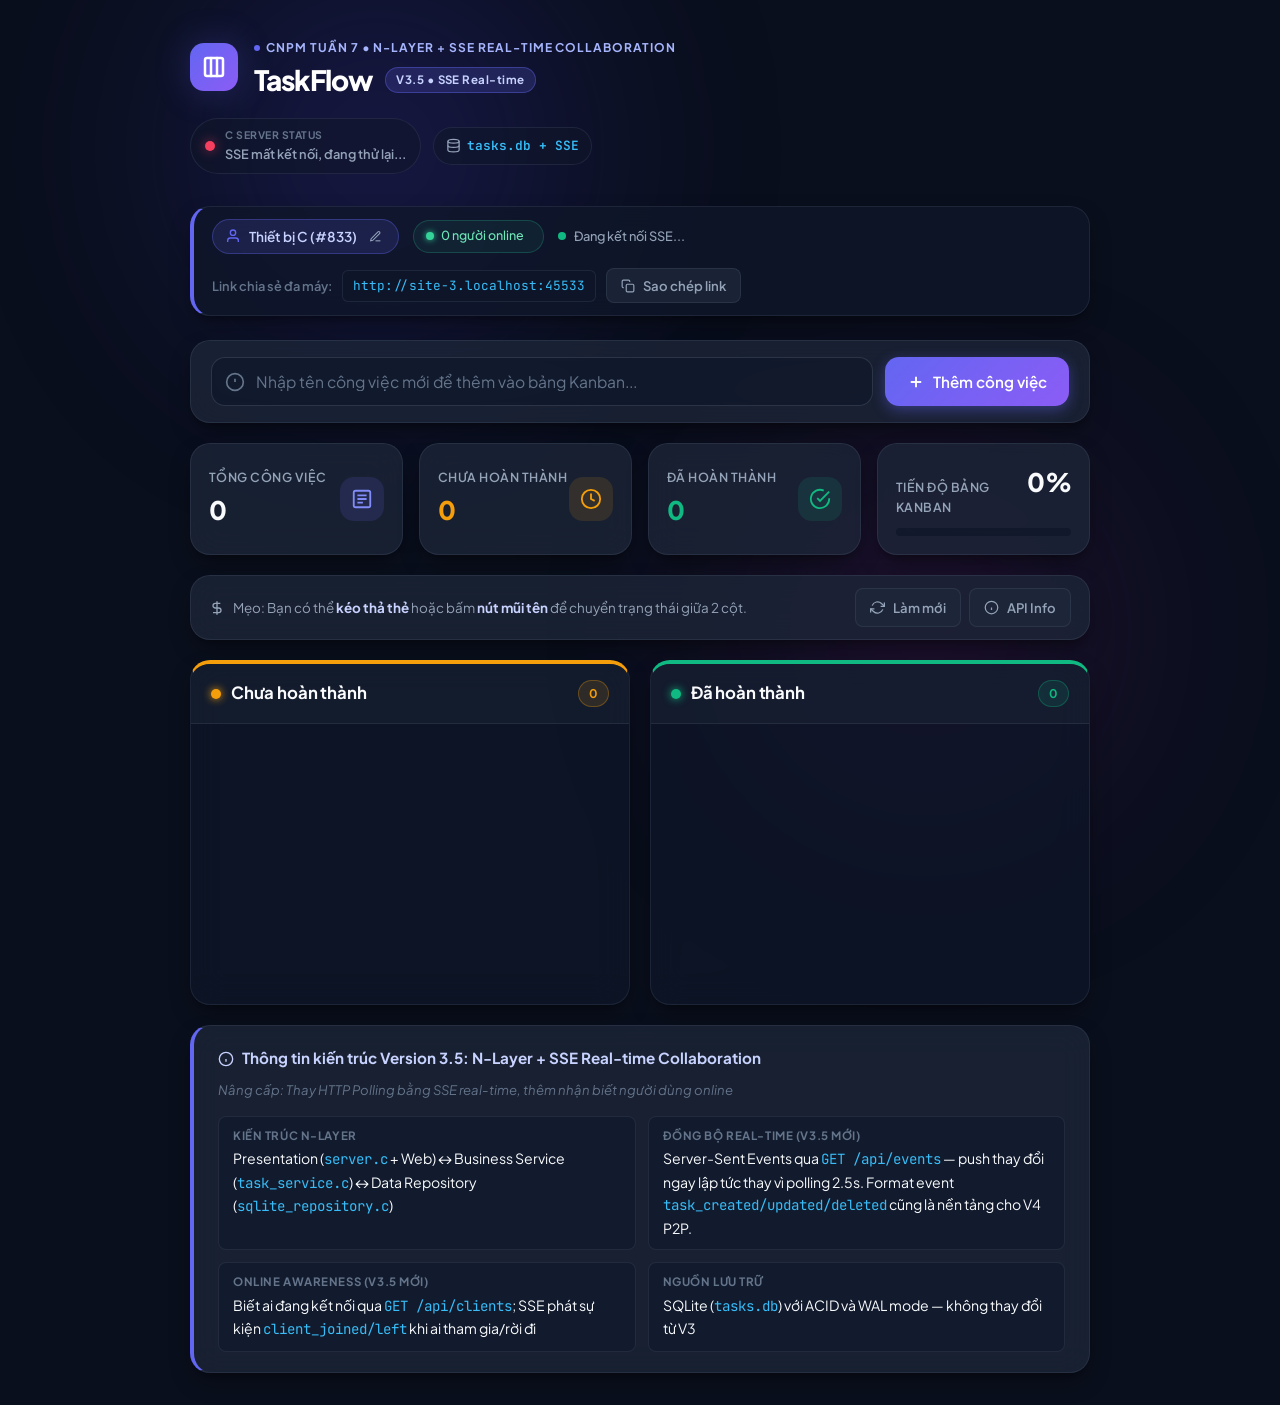
==== commit 165d6412: "feat(v3.5): implement Version 3.5 - Multi-User Real-time SSE collaboration and Online Users awarenes" ====
--- a/public/index.html
+++ b/public/index.html
@@ -3,8 +3,8 @@
 <head>
   <meta charset="UTF-8">
   <meta name="viewport" content="width=device-width, initial-scale=1.0">
-  <title>TaskFlow | Bảng Kanban quản lý công việc - Version 3 (SQLite & N-Layer)</title>
-  <meta name="description" content="Ứng dụng quản lý công việc tuần 7 - Version 3 bảng Kanban 2 cột, kiến trúc N-Layer và lưu trữ SQLite database.">
+  <title>TaskFlow | Bảng Kanban quản lý công việc - Version 3.5 (SSE Real-time & N-Layer)</title>
+  <meta name="description" content="Ứng dụng quản lý công việc tuần 7 - Version 3.5 SSE real-time đa người dùng, kiến trúc N-Layer và lưu trữ SQLite database.">
   <link rel="preconnect" href="https://fonts.googleapis.com">
   <link rel="preconnect" href="https://fonts.gstatic.com" crossorigin>
   <link href="https://fonts.googleapis.com/css2?family=Plus+Jakarta+Sans:wght@400;500;600;700;800&family=JetBrains+Mono:wght@400;500&display=swap" rel="stylesheet">
@@ -27,9 +27,9 @@
         <div>
           <div class="eyebrow-tag">
             <span class="badge-dot"></span>
-            CNPM Tuần 7 • Kiến trúc N-Layer & Bảng Kanban
-          </div>
-          <h1 class="brand-title">TaskFlow <span class="version-chip" id="version-tag">V3 • SQLite & Kanban</span></h1>
+            CNPM Tuần 7 • N-Layer + SSE Real-time Collaboration
+          </div>
+          <h1 class="brand-title">TaskFlow <span class="version-chip" id="version-tag">V3.5 • SSE Real-time</span></h1>
         </div>
       </div>
 
@@ -41,18 +41,18 @@
             <span class="status-value" id="status-text">Đang kết nối...</span>
           </div>
         </div>
-        <div class="storage-badge" title="Cơ sở dữ liệu SQLite đã thay thế JSON file">
+        <div class="storage-badge" title="Cơ sở dữ liệu SQLite + SSE Real-time">
           <svg width="15" height="15" viewBox="0 0 24 24" fill="none" stroke="currentColor" stroke-width="2">
             <ellipse cx="12" cy="5" rx="9" ry="3"/>
             <path d="M21 12c0 1.66-4 3-9 3s-9-1.34-9-3"/>
             <path d="M3 5v14c0 1.66 4 3 9 3s9-1.34 9-3V5"/>
           </svg>
-          <code>tasks.db (SQLite3)</code>
+          <code>tasks.db + SSE</code>
         </div>
       </div>
     </header>
 
-    <!-- Multi-Client & Network Collaboration Bar (V2+V3) -->
+    <!-- Multi-Client & Network Collaboration Bar (V3.5: SSE Real-time) -->
     <section class="network-bar glass-card">
       <div class="network-left">
         <div class="client-badge" id="client-badge" title="Định danh thiết bị / trình duyệt hiện tại">
@@ -71,9 +71,16 @@
           </button>
         </div>
 
+        <!-- V3.5: Online Users Panel -->
+        <div class="online-users-panel" id="online-users-panel">
+          <span class="online-dot"></span>
+          <span class="online-label" id="online-count">0 người online</span>
+          <div class="online-avatars" id="online-avatars"></div>
+        </div>
+
         <div class="sync-status-badge">
           <span class="sync-dot pulsing" id="sync-dot"></span>
-          <span id="sync-text">Tự động đồng bộ: 2.5s</span>
+          <span id="sync-text">Đang kết nối SSE...</span>
         </div>
       </div>
 
@@ -255,7 +262,7 @@
         </div>
       </section>
 
-      <!-- Architecture Card (V3 Explanation) -->
+      <!-- Architecture Card (V3.5 Explanation) -->
       <section class="info-card glass-card">
         <div class="info-header">
           <div class="info-badge">
@@ -264,9 +271,9 @@
               <line x1="12" y1="16" x2="12" y2="12"/>
               <line x1="12" y1="8" x2="12.01" y2="8"/>
             </svg>
-            Thông tin kiến trúc Version 3: N-Layer & Thay đổi Nguồn lưu trữ / UI
-          </div>
-          <span class="info-sub">Đề bài: Đổi UI sang Kanban 2 cột, đổi lưu trữ sang SQLite, không mất task cũ</span>
+            Thông tin kiến trúc Version 3.5: N-Layer + SSE Real-time Collaboration
+          </div>
+          <span class="info-sub">Nâng cấp: Thay HTTP Polling bằng SSE real-time, thêm nhận biết người dùng online</span>
         </div>
         <div class="info-grid">
           <div class="info-item">
@@ -274,16 +281,16 @@
             <span class="info-val">Presentation (<code>server.c</code> + Web) &harr; Business Service (<code>task_service.c</code>) &harr; Data Repository (<code>sqlite_repository.c</code>)</span>
           </div>
           <div class="info-item">
-            <span class="info-key">Nguồn lưu trữ mới</span>
-            <span class="info-val">Cơ sở dữ liệu SQLite (<code>tasks.db</code>) với chuẩn giao dịch ACID và WAL mode</span>
+            <span class="info-key">Đồng bộ Real-time (V3.5 mới)</span>
+            <span class="info-val">Server-Sent Events qua <code>GET /api/events</code> — push thay đổi ngay lập tức thay vì polling 2.5s. Format event <code>task_created/updated/deleted</code> cũng là nền tảng cho V4 P2P.</span>
           </div>
           <div class="info-item">
-            <span class="info-key">Data Migration</span>
-            <span class="info-val">Tự động chuyển đổi toàn bộ task cũ từ <code>tasks.json</code> sang <code>tasks.db</code> không mất dữ liệu</span>
+            <span class="info-key">Online Awareness (V3.5 mới)</span>
+            <span class="info-val">Biết ai đang kết nối qua <code>GET /api/clients</code>; SSE phát sự kiện <code>client_joined/left</code> khi ai tham gia/rời đi</span>
           </div>
           <div class="info-item">
-            <span class="info-key">Giao diện mới</span>
-            <span class="info-val">Bảng Kanban 2 cột (Chưa xong &harr; Đã xong) hỗ trợ kéo thả trực quan</span>
+            <span class="info-key">Nguồn lưu trữ</span>
+            <span class="info-val">SQLite (<code>tasks.db</code>) với ACID và WAL mode — không thay đổi từ V3</span>
           </div>
         </div>
       </section>
--- a/public/style.css
+++ b/public/style.css
@@ -1043,3 +1043,77 @@
   }
 }
 
+/* =============================================================================
+   V3.5: Online Users Panel
+   ============================================================================= */
+
+.online-users-panel {
+  display: flex;
+  align-items: center;
+  gap: 0.45rem;
+  padding: 0.35rem 0.75rem;
+  background: rgba(52, 211, 153, 0.07);
+  border: 1px solid rgba(52, 211, 153, 0.22);
+  border-radius: var(--radius-full);
+  font-size: 0.78rem;
+  color: var(--text-muted);
+  transition: border-color var(--transition-normal);
+}
+
+.online-users-panel:hover {
+  border-color: rgba(52, 211, 153, 0.4);
+}
+
+.online-dot {
+  flex-shrink: 0;
+  width: 8px;
+  height: 8px;
+  background: #34d399;
+  border-radius: 50%;
+  box-shadow: 0 0 6px #34d399;
+  animation: pulse-green 2.2s ease-in-out infinite;
+}
+
+@keyframes pulse-green {
+  0%, 100% { opacity: 1;   box-shadow: 0 0 4px #34d399; }
+  50%       { opacity: 0.6; box-shadow: 0 0 10px #34d399; }
+}
+
+.online-label {
+  white-space: nowrap;
+  font-weight: 500;
+  color: #6ee7b7;
+}
+
+.online-avatars {
+  display: flex;
+  flex-wrap: wrap;
+  gap: 0.25rem;
+  max-width: 320px;
+}
+
+.online-avatar-chip {
+  display: inline-flex;
+  align-items: center;
+  padding: 0.1rem 0.5rem;
+  background: rgba(99, 102, 241, 0.14);
+  border: 1px solid rgba(99, 102, 241, 0.28);
+  border-radius: var(--radius-full);
+  font-size: 0.71rem;
+  color: var(--text-muted);
+  white-space: nowrap;
+  overflow: hidden;
+  text-overflow: ellipsis;
+  max-width: 140px;
+  transition: background var(--transition-fast);
+}
+
+.online-avatar-chip:hover {
+  background: rgba(99, 102, 241, 0.22);
+}
+
+/* Responsive: hide avatar chips on very small screens */
+@media (max-width: 480px) {
+  .online-avatars { display: none; }
+  .online-users-panel { padding: 0.3rem 0.6rem; }
+}
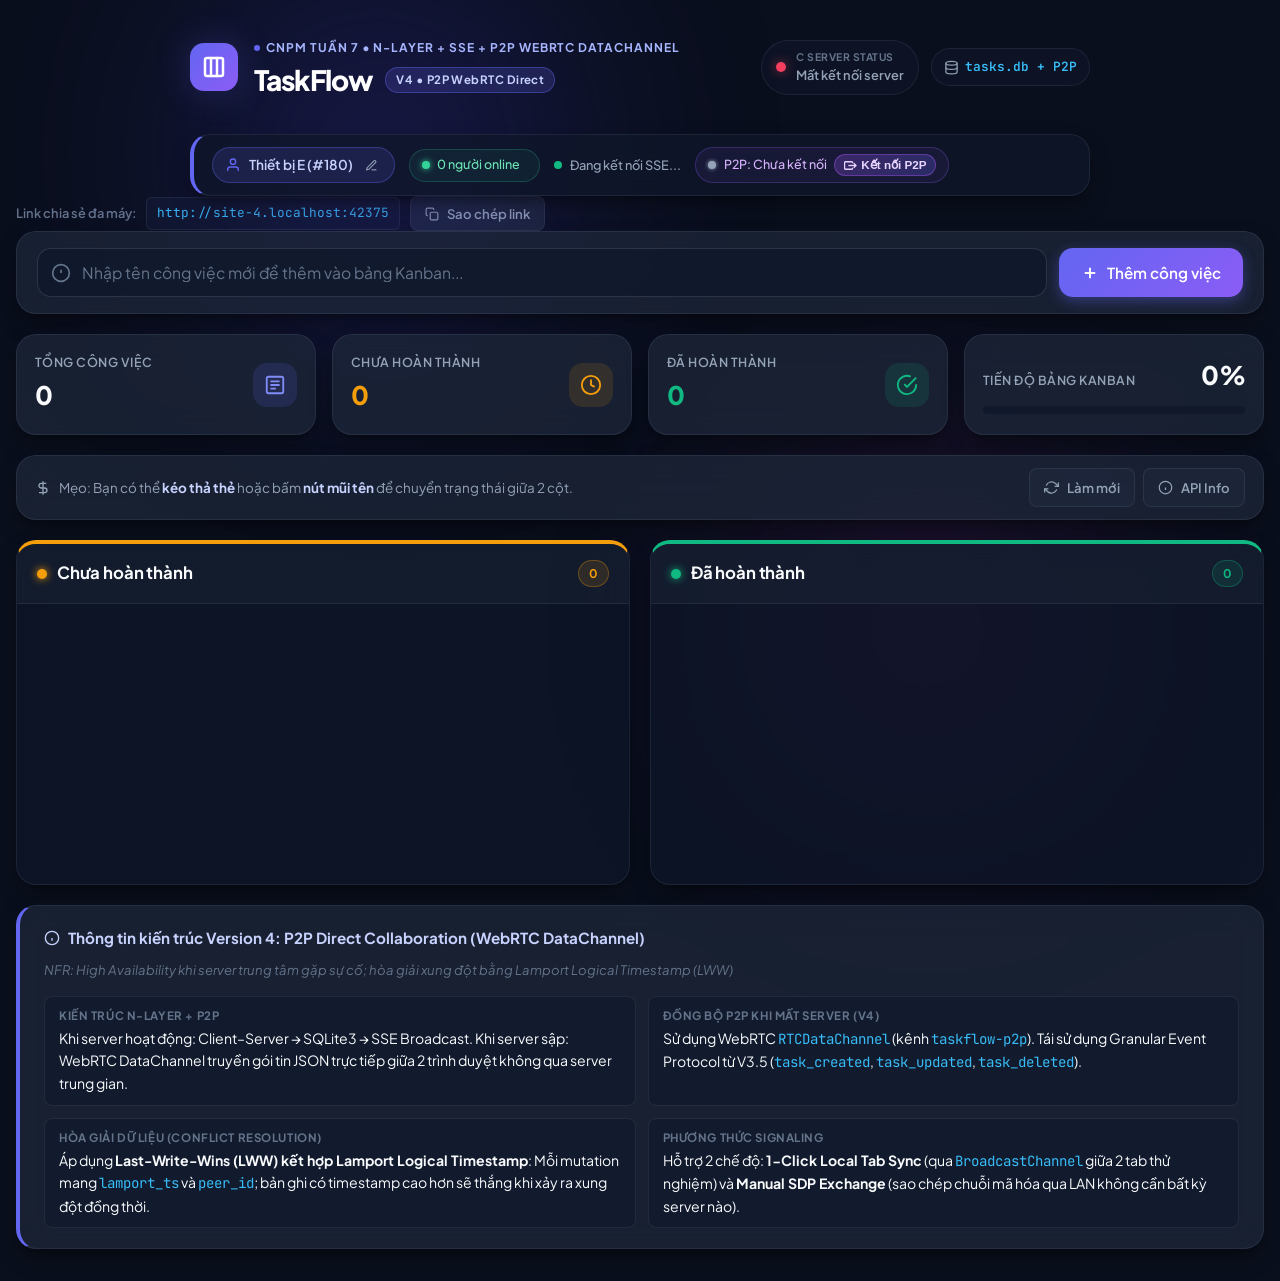
==== commit 70af20a3: "feat(v4): implement version 4 - P2P" ====
--- a/public/index.html
+++ b/public/index.html
@@ -3,8 +3,8 @@
 <head>
   <meta charset="UTF-8">
   <meta name="viewport" content="width=device-width, initial-scale=1.0">
-  <title>TaskFlow | Bảng Kanban quản lý công việc - Version 3.5 (SSE Real-time & N-Layer)</title>
-  <meta name="description" content="Ứng dụng quản lý công việc tuần 7 - Version 3.5 SSE real-time đa người dùng, kiến trúc N-Layer và lưu trữ SQLite database.">
+  <title>TaskFlow | Bảng Kanban quản lý công việc - Version 4 (P2P Collaboration & WebRTC DataChannel)</title>
+  <meta name="description" content="Ứng dụng quản lý công việc tuần 7 - Version 4 cộng tác trực tiếp Peer-to-Peer qua WebRTC DataChannel khi mất server trung tâm.">
   <link rel="preconnect" href="https://fonts.googleapis.com">
   <link rel="preconnect" href="https://fonts.gstatic.com" crossorigin>
   <link href="https://fonts.googleapis.com/css2?family=Plus+Jakarta+Sans:wght@400;500;600;700;800&family=JetBrains+Mono:wght@400;500&display=swap" rel="stylesheet">
@@ -27,9 +27,9 @@
         <div>
           <div class="eyebrow-tag">
             <span class="badge-dot"></span>
-            CNPM Tuần 7 • N-Layer + SSE Real-time Collaboration
-          </div>
-          <h1 class="brand-title">TaskFlow <span class="version-chip" id="version-tag">V3.5 • SSE Real-time</span></h1>
+            CNPM Tuần 7 • N-Layer + SSE + P2P WebRTC DataChannel
+          </div>
+          <h1 class="brand-title">TaskFlow <span class="version-chip" id="version-tag">V4 • P2P WebRTC Direct</span></h1>
         </div>
       </div>
 
@@ -41,18 +41,18 @@
             <span class="status-value" id="status-text">Đang kết nối...</span>
           </div>
         </div>
-        <div class="storage-badge" title="Cơ sở dữ liệu SQLite + SSE Real-time">
+        <div class="storage-badge" title="Cơ sở dữ liệu SQLite + SSE + P2P Fallback">
           <svg width="15" height="15" viewBox="0 0 24 24" fill="none" stroke="currentColor" stroke-width="2">
             <ellipse cx="12" cy="5" rx="9" ry="3"/>
             <path d="M21 12c0 1.66-4 3-9 3s-9-1.34-9-3"/>
             <path d="M3 5v14c0 1.66 4 3 9 3s9-1.34 9-3V5"/>
           </svg>
-          <code>tasks.db + SSE</code>
+          <code>tasks.db + P2P</code>
         </div>
       </div>
     </header>
 
-    <!-- Multi-Client & Network Collaboration Bar (V3.5: SSE Real-time) -->
+    <!-- Multi-Client & Network Collaboration Bar (V4: SSE + P2P Direct) -->
     <section class="network-bar glass-card">
       <div class="network-left">
         <div class="client-badge" id="client-badge" title="Định danh thiết bị / trình duyệt hiện tại">
@@ -82,6 +82,21 @@
           <span class="sync-dot pulsing" id="sync-dot"></span>
           <span id="sync-text">Đang kết nối SSE...</span>
         </div>
+
+        <!-- V4: P2P DataChannel Status & Trigger -->
+        <div class="p2p-badge" id="p2p-badge" title="Trạng thái kết nối P2P WebRTC trực tiếp">
+          <span class="p2p-dot disconnected" id="p2p-dot"></span>
+          <span class="p2p-text" id="p2p-text">P2P: Chưa kết nối</span>
+          <button type="button" class="btn-p2p-action" id="btn-open-p2p-modal" title="Mở cấu hình kết nối P2P">
+            <svg width="13" height="13" viewBox="0 0 24 24" fill="none" stroke="currentColor" stroke-width="2.5">
+              <path d="M16 16v1a2 2 0 0 1-2 2H3a2 2 0 0 1-2-2V7a2 2 0 0 1 2-2h11a2 2 0 0 1 2 2v1"/>
+              <path d="M18 8l4 4-4 4"/>
+              <path d="M8 12h14"/>
+            </svg>
+            Kết nối P2P
+          </button>
+        </div>
+      </div>
       </div>
 
       <div class="network-right">
@@ -262,7 +277,7 @@
         </div>
       </section>
 
-      <!-- Architecture Card (V3.5 Explanation) -->
+      <!-- Architecture Card (V4 Explanation) -->
       <section class="info-card glass-card">
         <div class="info-header">
           <div class="info-badge">
@@ -271,32 +286,113 @@
               <line x1="12" y1="16" x2="12" y2="12"/>
               <line x1="12" y1="8" x2="12.01" y2="8"/>
             </svg>
-            Thông tin kiến trúc Version 3.5: N-Layer + SSE Real-time Collaboration
-          </div>
-          <span class="info-sub">Nâng cấp: Thay HTTP Polling bằng SSE real-time, thêm nhận biết người dùng online</span>
+            Thông tin kiến trúc Version 4: P2P Direct Collaboration (WebRTC DataChannel)
+          </div>
+          <span class="info-sub">NFR: High Availability khi server trung tâm gặp sự cố; hòa giải xung đột bằng Lamport Logical Timestamp (LWW)</span>
         </div>
         <div class="info-grid">
           <div class="info-item">
-            <span class="info-key">Kiến trúc N-Layer</span>
-            <span class="info-val">Presentation (<code>server.c</code> + Web) &harr; Business Service (<code>task_service.c</code>) &harr; Data Repository (<code>sqlite_repository.c</code>)</span>
+            <span class="info-key">Kiến trúc N-Layer + P2P</span>
+            <span class="info-val">Khi server hoạt động: Client–Server &rarr; SQLite3 &rarr; SSE Broadcast. Khi server sập: WebRTC DataChannel truyền gói tin JSON trực tiếp giữa 2 trình duyệt không qua server trung gian.</span>
           </div>
           <div class="info-item">
-            <span class="info-key">Đồng bộ Real-time (V3.5 mới)</span>
-            <span class="info-val">Server-Sent Events qua <code>GET /api/events</code> — push thay đổi ngay lập tức thay vì polling 2.5s. Format event <code>task_created/updated/deleted</code> cũng là nền tảng cho V4 P2P.</span>
+            <span class="info-key">Đồng bộ P2P khi mất Server (V4)</span>
+            <span class="info-val">Sử dụng WebRTC <code>RTCDataChannel</code> (kênh <code>taskflow-p2p</code>). Tái sử dụng Granular Event Protocol từ V3.5 (<code>task_created</code>, <code>task_updated</code>, <code>task_deleted</code>).</span>
           </div>
           <div class="info-item">
-            <span class="info-key">Online Awareness (V3.5 mới)</span>
-            <span class="info-val">Biết ai đang kết nối qua <code>GET /api/clients</code>; SSE phát sự kiện <code>client_joined/left</code> khi ai tham gia/rời đi</span>
+            <span class="info-key">Hòa giải dữ liệu (Conflict Resolution)</span>
+            <span class="info-val">Áp dụng <b>Last-Write-Wins (LWW) kết hợp Lamport Logical Timestamp</b>: Mỗi mutation mang <code>lamport_ts</code> và <code>peer_id</code>; bản ghi có timestamp cao hơn sẽ thắng khi xảy ra xung đột đồng thời.</span>
           </div>
           <div class="info-item">
-            <span class="info-key">Nguồn lưu trữ</span>
-            <span class="info-val">SQLite (<code>tasks.db</code>) với ACID và WAL mode — không thay đổi từ V3</span>
+            <span class="info-key">Phương thức Signaling</span>
+            <span class="info-val">Hỗ trợ 2 chế độ: <b>1-Click Local Tab Sync</b> (qua <code>BroadcastChannel</code> giữa 2 tab thử nghiệm) và <b>Manual SDP Exchange</b> (sao chép chuỗi mã hóa qua LAN không cần bất kỳ server nào).</span>
           </div>
         </div>
       </section>
     </main>
   </div>
 
+  <!-- P2P WebRTC Direct Connection Modal -->
+  <div id="p2p-modal" class="modal-backdrop" style="display: none;">
+    <div class="modal-dialog glass-card">
+      <div class="modal-header">
+        <div class="modal-title-group">
+          <div class="modal-icon">
+            <svg width="22" height="22" viewBox="0 0 24 24" fill="none" stroke="currentColor" stroke-width="2">
+              <circle cx="18" cy="5" r="3"/>
+              <circle cx="6" cy="12" r="3"/>
+              <circle cx="18" cy="19" r="3"/>
+              <line x1="8.59" y1="13.51" x2="15.42" y2="17.49"/>
+              <line x1="15.41" y1="6.51" x2="8.59" y2="10.49"/>
+            </svg>
+          </div>
+          <div>
+            <h3 class="modal-title">Cấu hình kết nối P2P (WebRTC DataChannel)</h3>
+            <p class="modal-subtitle">Giao tiếp trực tiếp giữa 2 thiết bị khi server trung tâm mất kết nối</p>
+          </div>
+        </div>
+        <button type="button" class="btn-close-modal" id="btn-close-p2p-modal" aria-label="Đóng">&times;</button>
+      </div>
+
+      <!-- P2P Tabs -->
+      <div class="modal-tabs">
+        <button type="button" class="tab-btn active" id="tab-btn-fast">⚡ Ghép nối 1-Click (2 tab cùng máy)</button>
+        <button type="button" class="tab-btn" id="tab-btn-manual">🌐 Mã thủ công SDP (Mạng LAN)</button>
+      </div>
+
+      <!-- Tab 1: Fast 1-Click pairing -->
+      <div class="tab-pane active" id="pane-fast">
+        <div class="p2p-step-box">
+          <p class="step-guide">Sử dụng kênh phát sóng cục bộ (<code>BroadcastChannel</code>) để tự động trao đổi thông điệp WebRTC Offer/Answer trong vài mili-giây mà không cần copy paste thủ công!</p>
+          <div class="fast-actions">
+            <button type="button" class="btn btn-primary" id="btn-fast-pair">
+              <svg width="16" height="16" viewBox="0 0 24 24" fill="none" stroke="currentColor" stroke-width="2.5">
+                <path d="M13 2L3 14h9l-1 8 10-12h-9l1-8z"/>
+              </svg>
+              Bấm để ghép nối với Tab kia ngay
+            </button>
+            <button type="button" class="btn btn-secondary" id="btn-p2p-disconnect" style="display:none;">
+              Ngắt kết nối P2P
+            </button>
+          </div>
+          <div class="fast-log-box" id="p2p-status-details">
+            Trạng thái P2P: Sẵn sàng kết nối
+          </div>
+        </div>
+      </div>
+
+      <!-- Tab 2: Manual SDP token exchange -->
+      <div class="tab-pane" id="pane-manual" style="display: none;">
+        <div class="p2p-manual-grid">
+          <!-- Peer A: Create Offer -->
+          <div class="manual-step">
+            <h4>1. Dành cho Máy A (Khởi tạo Offer)</h4>
+            <button type="button" class="btn btn-secondary btn-sm" id="btn-generate-offer">Tạo mã kết nối (Offer)</button>
+            <textarea id="offer-sdp-output" class="sdp-textarea" readonly placeholder="Mã SDP Offer sẽ hiển thị ở đây..."></textarea>
+            <button type="button" class="btn btn-secondary btn-sm" id="btn-copy-offer" disabled>Sao chép mã Offer</button>
+
+            <h4 style="margin-top: 14px;">3. Dán mã Trả lời từ Máy B (Answer)</h4>
+            <textarea id="answer-sdp-input" class="sdp-textarea" placeholder="Dán mã Answer từ Máy B vào đây..."></textarea>
+            <button type="button" class="btn btn-primary btn-sm" id="btn-accept-answer">Hoàn tất kết nối</button>
+          </div>
+
+          <!-- Peer B: Accept Offer & Create Answer -->
+          <div class="manual-step">
+            <h4>2. Dành cho Máy B (Nhận Offer & Trả lời)</h4>
+            <textarea id="offer-sdp-input" class="sdp-textarea" placeholder="Dán mã Offer từ Máy A vào đây..."></textarea>
+            <button type="button" class="btn btn-secondary btn-sm" id="btn-generate-answer">Tạo mã Trả lời (Answer)</button>
+            <textarea id="answer-sdp-output" class="sdp-textarea" readonly placeholder="Mã SDP Answer sẽ hiển thị ở đây..."></textarea>
+            <button type="button" class="btn btn-secondary btn-sm" id="btn-copy-answer" disabled>Sao chép mã Answer</button>
+          </div>
+        </div>
+      </div>
+
+      <div class="modal-footer">
+        <span class="p2p-note">💡 Sau khi P2P kết nối thành công, bạn có thể <b>tắt hẳn server backend</b> (Ctrl+C hoặc <code>pkill -f server</code>). Hai máy vẫn tạo và chuyển trạng thái task trực tiếp cho nhau bình thường!</span>
+      </div>
+    </div>
+  </div>
+
   <!-- Toast Notification Container -->
   <div id="toast-container" class="toast-container" aria-live="polite"></div>
 
--- a/public/style.css
+++ b/public/style.css
@@ -1117,3 +1117,304 @@
   .online-avatars { display: none; }
   .online-users-panel { padding: 0.3rem 0.6rem; }
 }
+
+/* =============================================================================
+   Version 4: P2P WebRTC DataChannel & Collaboration Styles
+   ============================================================================= */
+
+/* P2P Badge in Network Bar */
+.p2p-badge {
+  display: flex;
+  align-items: center;
+  gap: 0.45rem;
+  padding: 0.35rem 0.75rem;
+  background: rgba(139, 92, 246, 0.08);
+  border: 1px solid rgba(139, 92, 246, 0.28);
+  border-radius: var(--radius-full);
+  font-size: 0.78rem;
+  color: var(--text-muted);
+  transition: all var(--transition-normal);
+}
+
+.p2p-badge:hover {
+  border-color: rgba(139, 92, 246, 0.5);
+}
+
+.p2p-dot {
+  width: 8px;
+  height: 8px;
+  border-radius: 50%;
+  flex-shrink: 0;
+  transition: all var(--transition-fast);
+}
+
+.p2p-dot.disconnected {
+  background: #94a3b8;
+  box-shadow: 0 0 4px #94a3b8;
+}
+
+.p2p-dot.connecting {
+  background: #f59e0b;
+  box-shadow: 0 0 8px #f59e0b;
+  animation: pulse-warn 1.5s infinite;
+}
+
+.p2p-dot.connected {
+  background: #a855f7;
+  box-shadow: 0 0 10px #a855f7;
+  animation: pulse-purple 2s infinite;
+}
+
+@keyframes pulse-purple {
+  0%, 100% { opacity: 1; box-shadow: 0 0 4px #a855f7; }
+  50% { opacity: 0.5; box-shadow: 0 0 12px #c084fc; }
+}
+
+@keyframes pulse-warn {
+  0%, 100% { opacity: 1; }
+  50% { opacity: 0.4; }
+}
+
+.p2p-text {
+  font-weight: 500;
+  color: #d8b4fe;
+  white-space: nowrap;
+}
+
+.btn-p2p-action {
+  background: linear-gradient(135deg, rgba(168, 85, 247, 0.25), rgba(99, 102, 241, 0.25));
+  border: 1px solid rgba(168, 85, 247, 0.4);
+  color: #e9d5ff;
+  font-size: 0.73rem;
+  font-weight: 600;
+  padding: 0.2rem 0.55rem;
+  border-radius: var(--radius-full);
+  cursor: pointer;
+  display: inline-flex;
+  align-items: center;
+  gap: 0.3rem;
+  transition: all var(--transition-fast);
+}
+
+.btn-p2p-action:hover {
+  background: linear-gradient(135deg, rgba(168, 85, 247, 0.4), rgba(99, 102, 241, 0.4));
+  border-color: rgba(168, 85, 247, 0.7);
+  transform: translateY(-1px);
+}
+
+/* P2P Modal Backdrop & Dialog */
+.modal-backdrop {
+  position: fixed;
+  inset: 0;
+  background: rgba(10, 15, 30, 0.75);
+  backdrop-filter: blur(8px);
+  -webkit-backdrop-filter: blur(8px);
+  z-index: 1000;
+  display: flex;
+  align-items: center;
+  justify-content: center;
+  padding: 1rem;
+  animation: fadeIn 0.2s ease-out;
+}
+
+.modal-dialog {
+  width: 100%;
+  max-width: 640px;
+  background: rgba(18, 24, 38, 0.95);
+  border: 1px solid rgba(168, 85, 247, 0.35);
+  border-radius: var(--radius-xl);
+  box-shadow: 0 20px 45px rgba(0, 0, 0, 0.55), 0 0 25px rgba(168, 85, 247, 0.15);
+  overflow: hidden;
+  display: flex;
+  flex-direction: column;
+  animation: scaleUp 0.2s ease-out;
+}
+
+@keyframes scaleUp {
+  from { opacity: 0; transform: scale(0.96); }
+  to { opacity: 1; transform: scale(1); }
+}
+
+.modal-header {
+  display: flex;
+  align-items: flex-start;
+  justify-content: space-between;
+  padding: 1.25rem 1.5rem;
+  border-bottom: 1px solid rgba(255, 255, 255, 0.08);
+}
+
+.modal-title-group {
+  display: flex;
+  align-items: center;
+  gap: 0.85rem;
+}
+
+.modal-icon {
+  width: 42px;
+  height: 42px;
+  border-radius: var(--radius-md);
+  background: linear-gradient(135deg, rgba(168, 85, 247, 0.2), rgba(99, 102, 241, 0.2));
+  border: 1px solid rgba(168, 85, 247, 0.4);
+  color: #c084fc;
+  display: flex;
+  align-items: center;
+  justify-content: center;
+  flex-shrink: 0;
+}
+
+.modal-title {
+  font-size: 1.15rem;
+  font-weight: 700;
+  color: var(--text-main);
+  margin: 0;
+}
+
+.modal-subtitle {
+  font-size: 0.82rem;
+  color: var(--text-muted);
+  margin: 0.2rem 0 0 0;
+}
+
+.btn-close-modal {
+  background: transparent;
+  border: none;
+  color: var(--text-muted);
+  font-size: 1.6rem;
+  line-height: 1;
+  cursor: pointer;
+  padding: 0.2rem;
+  border-radius: var(--radius-sm);
+  transition: color var(--transition-fast);
+}
+
+.btn-close-modal:hover {
+  color: var(--text-main);
+}
+
+/* Modal Tabs */
+.modal-tabs {
+  display: flex;
+  background: rgba(0, 0, 0, 0.25);
+  border-bottom: 1px solid rgba(255, 255, 255, 0.08);
+}
+
+.tab-btn {
+  flex: 1;
+  padding: 0.75rem 1rem;
+  background: transparent;
+  border: none;
+  border-bottom: 2px solid transparent;
+  color: var(--text-muted);
+  font-size: 0.88rem;
+  font-weight: 600;
+  cursor: pointer;
+  transition: all var(--transition-fast);
+}
+
+.tab-btn:hover {
+  color: var(--text-main);
+  background: rgba(255, 255, 255, 0.03);
+}
+
+.tab-btn.active {
+  color: #c084fc;
+  border-bottom-color: #a855f7;
+  background: rgba(168, 85, 247, 0.08);
+}
+
+/* Tab Pane content */
+.tab-pane {
+  padding: 1.25rem 1.5rem;
+}
+
+.p2p-step-box {
+  display: flex;
+  flex-direction: column;
+  gap: 1rem;
+}
+
+.step-guide {
+  font-size: 0.88rem;
+  line-height: 1.5;
+  color: var(--text-muted);
+  margin: 0;
+}
+
+.fast-actions {
+  display: flex;
+  gap: 0.75rem;
+  align-items: center;
+  flex-wrap: wrap;
+}
+
+.fast-log-box {
+  background: rgba(0, 0, 0, 0.35);
+  border: 1px solid rgba(255, 255, 255, 0.08);
+  border-radius: var(--radius-md);
+  padding: 0.75rem 1rem;
+  font-size: 0.82rem;
+  color: #cbd5e1;
+  font-family: 'JetBrains Mono', monospace;
+  min-height: 45px;
+  display: flex;
+  align-items: center;
+}
+
+/* Manual SDP Grid */
+.p2p-manual-grid {
+  display: grid;
+  grid-template-columns: 1fr 1fr;
+  gap: 1.25rem;
+}
+
+@media (max-width: 600px) {
+  .p2p-manual-grid { grid-template-columns: 1fr; }
+}
+
+.manual-step h4 {
+  font-size: 0.86rem;
+  font-weight: 600;
+  color: #e2e8f0;
+  margin: 0 0 0.5rem 0;
+}
+
+.sdp-textarea {
+  width: 100%;
+  height: 80px;
+  background: rgba(10, 15, 25, 0.6);
+  border: 1px solid rgba(255, 255, 255, 0.12);
+  border-radius: var(--radius-sm);
+  color: #a5b4fc;
+  font-family: 'JetBrains Mono', monospace;
+  font-size: 0.72rem;
+  padding: 0.5rem;
+  margin: 0.4rem 0;
+  resize: vertical;
+}
+
+.sdp-textarea:focus {
+  outline: none;
+  border-color: #a855f7;
+  box-shadow: 0 0 8px rgba(168, 85, 247, 0.3);
+}
+
+.modal-footer {
+  padding: 1rem 1.5rem;
+  border-top: 1px solid rgba(255, 255, 255, 0.08);
+  background: rgba(0, 0, 0, 0.2);
+}
+
+.p2p-note {
+  font-size: 0.8rem;
+  color: #94a3b8;
+  line-height: 1.4;
+  display: block;
+}
+
+/* Badge P2P on Kanban Card */
+.task-id-badge.p2p {
+  background: rgba(168, 85, 247, 0.18);
+  color: #d8b4fe;
+  border: 1px solid rgba(168, 85, 247, 0.35);
+}
+
